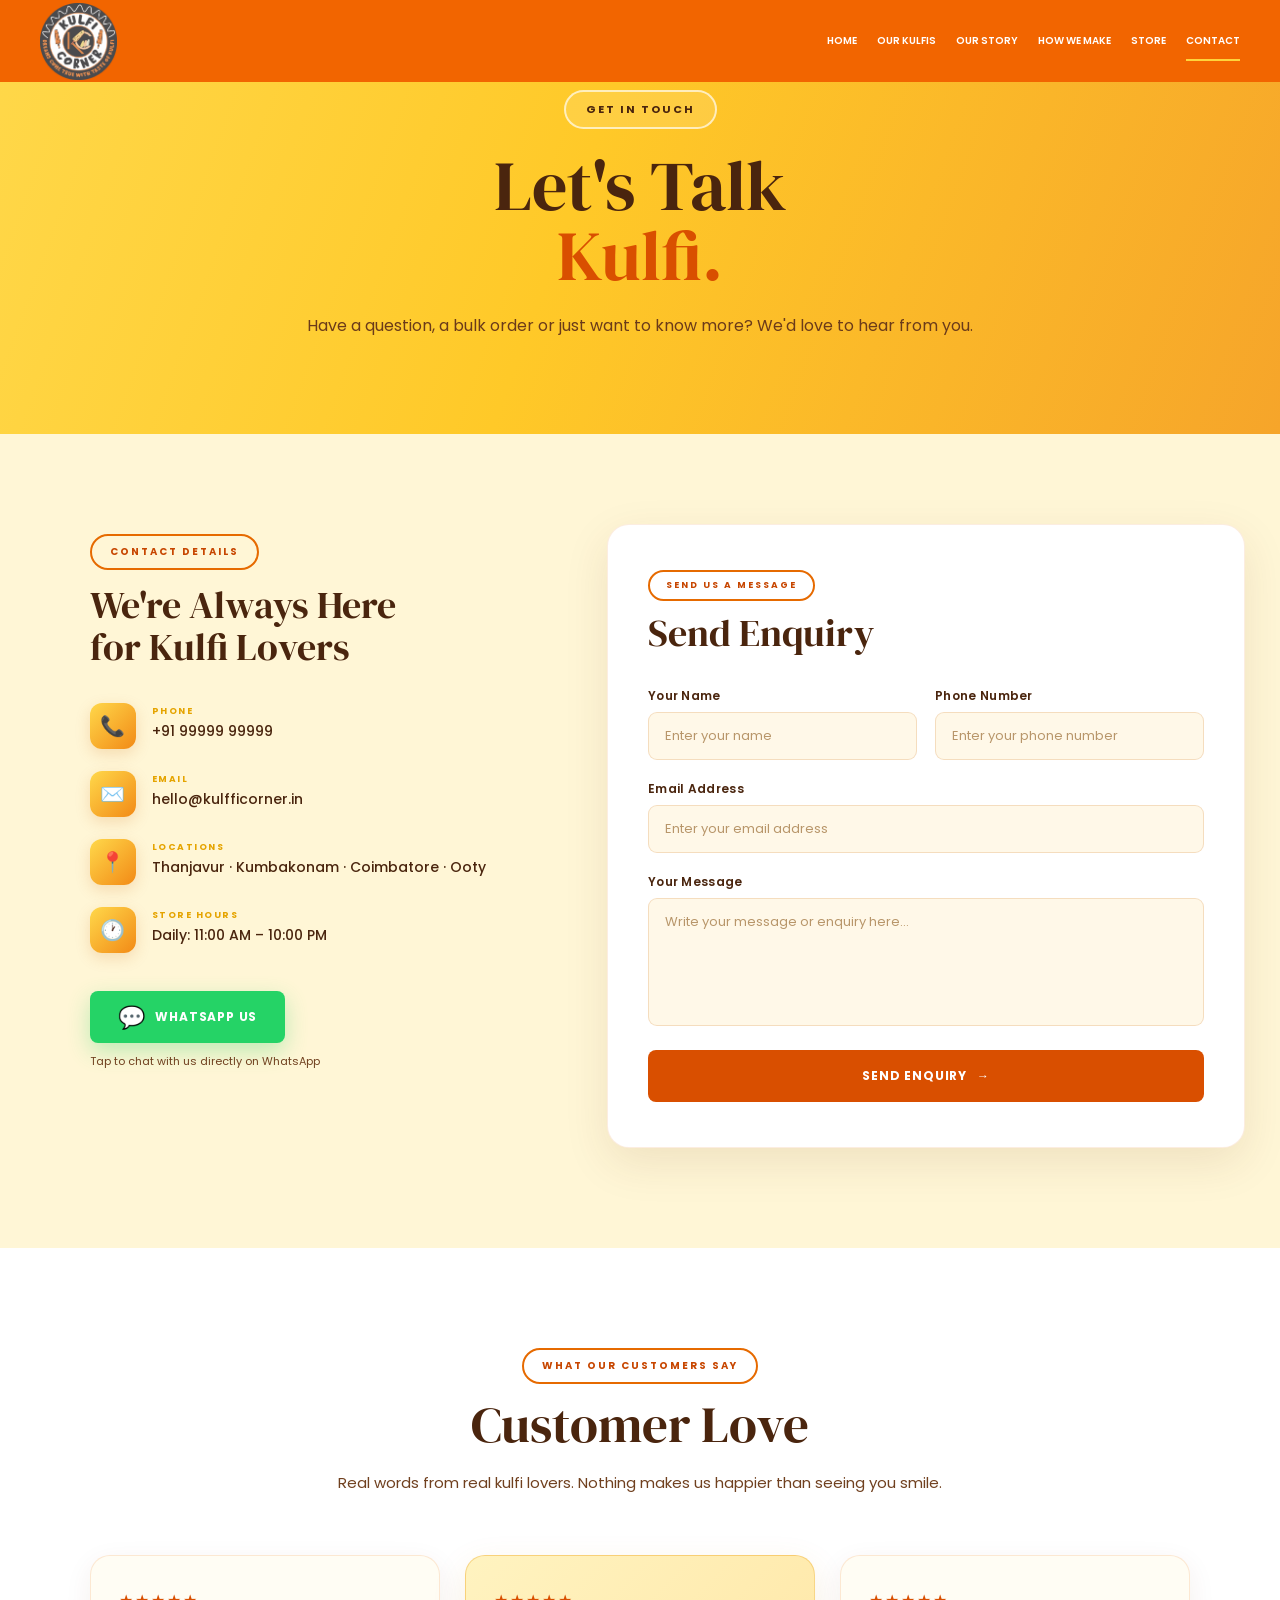
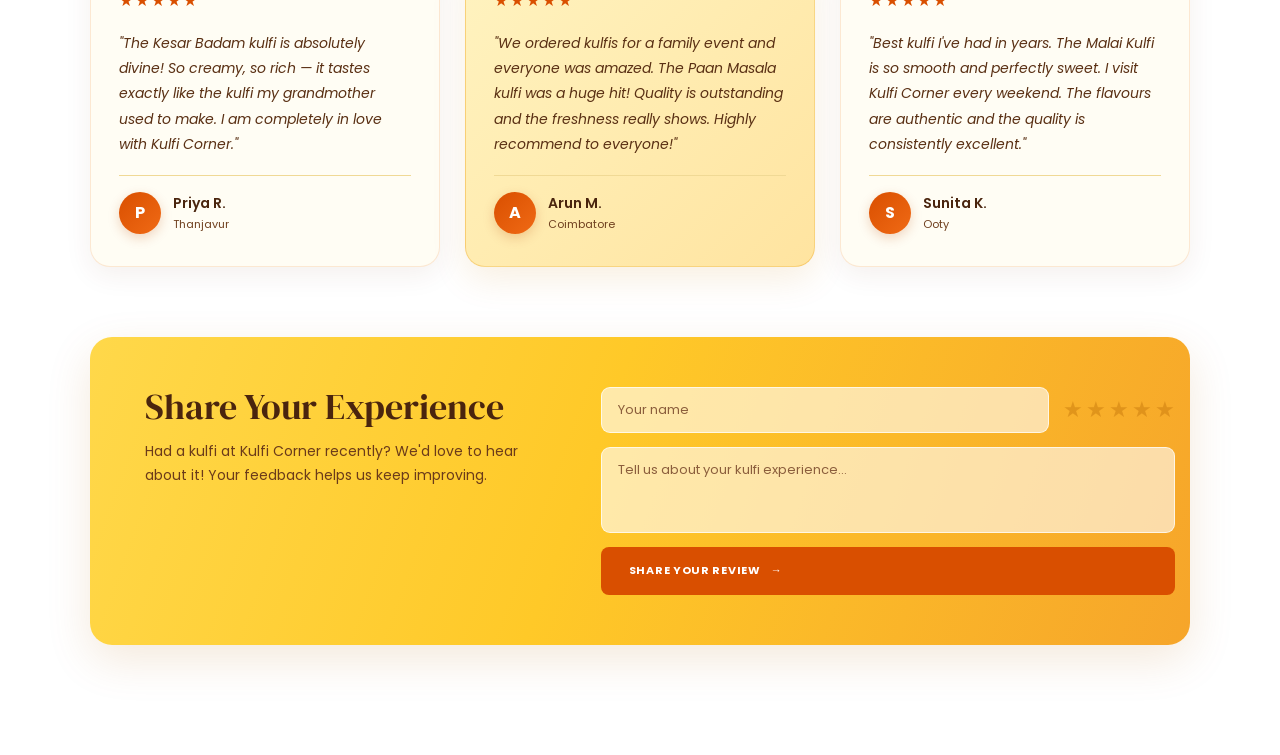
==== contact.html @ 692c1174 "Update Kulfi Corner website" ====
﻿<!DOCTYPE html>
<html lang="en">
<head>
    <meta charset="UTF-8">
    <meta name="viewport" content="width=device-width, initial-scale=1.0">
    <title>Contact | Kulfi Corner</title>
    <link rel="preconnect" href="https://fonts.googleapis.com">
    <link rel="preconnect" href="https://fonts.gstatic.com" crossorigin>
    <link href="https://fonts.googleapis.com/css2?family=DM+Serif+Display&family=Poppins:wght@400;500;600;700&display=swap" rel="stylesheet">
    <link rel="stylesheet" href="./style.css">
</head>
<body>

    <!-- NAVBAR -->
    <header class="navbar">
        <div class="navbar-container">
            <a href="index.html" class="logo">
                <img src="KULF CORNER.png" alt="Kulfi Corner Logo" class="logo-image">
            </a>
            <nav class="nav-menu" id="navMenu">
                <a href="index.html" class="nav-link">HOME</a>
                <a href="index.html#our-kulfis" class="nav-link">OUR KULFIS</a>
                <a href="our-story.html" class="nav-link">OUR STORY</a>
                <a href="how-we-make.html" class="nav-link">HOW WE MAKE</a>
                <a href="store.html" class="nav-link">STORE</a>
                <a href="contact.html" class="nav-link active">CONTACT</a>
            </nav>
            <button type="button" class="menu-toggle" id="menuToggle" aria-label="Open navigation menu" aria-expanded="false">
                <span></span><span></span><span></span>
            </button>
        </div>
    </header>

    <!-- CONTACT HERO -->
    <section class="contact-hero">
        <div class="contact-hero-inner">
            <p class="contact-hero-badge">GET IN TOUCH</p>
            <h1 class="contact-hero-title">
                Let's Talk<br><span>Kulfi.</span>
            </h1>
            <p class="contact-hero-text">
                Have a question, a bulk order or just want to know more?
                We'd love to hear from you.
            </p>
        </div>
    </section>

    <!-- CONTACT MAIN -->
    <section class="contact-main-section">
        <div class="contact-main-inner">

            <!-- LEFT — INFO -->
            <div class="contact-info-col">

                <div class="contact-info-header">
                    <p class="contact-info-label">CONTACT DETAILS</p>
                    <h2 class="contact-info-heading">We're Always Here<br>for Kulfi Lovers</h2>
                </div>

                <div class="contact-info-items">

                    <div class="contact-info-item">
                        <div class="contact-info-icon">📞</div>
                        <div class="contact-info-text">
                            <span class="info-type">Phone</span>
                            <a href="tel:+919999999999" class="info-value">+91 99999 99999</a>
                        </div>
                    </div>

                    <div class="contact-info-item">
                        <div class="contact-info-icon">✉️</div>
                        <div class="contact-info-text">
                            <span class="info-type">Email</span>
                            <a href="mailto:hello@kulfficorner.in" class="info-value">hello@kulfficorner.in</a>
                        </div>
                    </div>

                    <div class="contact-info-item">
                        <div class="contact-info-icon">📍</div>
                        <div class="contact-info-text">
                            <span class="info-type">Locations</span>
                            <span class="info-value">Thanjavur · Kumbakonam · Coimbatore · Ooty</span>
                        </div>
                    </div>

                    <div class="contact-info-item">
                        <div class="contact-info-icon">🕐</div>
                        <div class="contact-info-text">
                            <span class="info-type">Store Hours</span>
                            <span class="info-value">Daily: 11:00 AM – 10:00 PM</span>
                        </div>
                    </div>

                </div>

                <!-- WHATSAPP BUTTON -->
                <a
                    href="https://wa.me/919999999999?text=Hi%20Kulfi%20Corner!%20I%20have%20an%20enquiry."
                    target="_blank"
                    rel="noopener"
                    class="whatsapp-btn"
                >
                    <span class="whatsapp-icon">💬</span>
                    WHATSAPP US
                </a>

                <p class="whatsapp-note">
                    Tap to chat with us directly on WhatsApp
                </p>

            </div>

            <!-- RIGHT — FORM -->
            <div class="contact-form-col">

                <div class="contact-form-card">

                    <p class="form-card-label">SEND US A MESSAGE</p>
                    <h2 class="form-card-heading">Send Enquiry</h2>

                    <form class="contact-form" id="contactForm" novalidate>

                        <div class="form-row">
                            <div class="form-group">
                                <label for="contactName">Your Name</label>
                                <input
                                    type="text"
                                    id="contactName"
                                    name="name"
                                    placeholder="Enter your name"
                                    required
                                >
                            </div>
                            <div class="form-group">
                                <label for="contactPhone">Phone Number</label>
                                <input
                                    type="tel"
                                    id="contactPhone"
                                    name="phone"
                                    placeholder="Enter your phone number"
                                >
                            </div>
                        </div>

                        <div class="form-group">
                            <label for="contactEmail">Email Address</label>
                            <input
                                type="email"
                                id="contactEmail"
                                name="email"
                                placeholder="Enter your email address"
                            >
                        </div>

                        <div class="form-group">
                            <label for="contactMessage">Your Message</label>
                            <textarea
                                id="contactMessage"
                                name="message"
                                rows="5"
                                placeholder="Write your message or enquiry here..."
                                required
                            ></textarea>
                        </div>

                        <button type="submit" class="form-submit-btn">
                            SEND ENQUIRY
                            <span>→</span>
                        </button>

                        <p class="form-success-msg" id="formSuccess">
                            ✓ Thank you! We'll get back to you soon.
                        </p>

                    </form>

                </div>

            </div>

        </div>
    </section>

    <!-- =====================================
         CUSTOMER LOVE / FEEDBACK SECTION
    ====================================== -->

    <section class="reviews-section">
        <div class="reviews-inner">

            <div class="reviews-header">
                <p class="reviews-label">WHAT OUR CUSTOMERS SAY</p>
                <h2 class="reviews-heading">Customer Love</h2>
                <p class="reviews-intro">
                    Real words from real kulfi lovers.
                    Nothing makes us happier than seeing you smile.
                </p>
            </div>

            <!-- REVIEW CARDS -->
            <div class="reviews-grid">

                <div class="review-card">
                    <div class="review-stars">★★★★★</div>
                    <p class="review-text">
                        "The Kesar Badam kulfi is absolutely divine! So creamy, so rich —
                        it tastes exactly like the kulfi my grandmother used to make.
                        I am completely in love with Kulfi Corner."
                    </p>
                    <div class="review-author">
                        <div class="review-avatar">P</div>
                        <div class="review-author-info">
                            <strong>Priya R.</strong>
                            <span>Thanjavur</span>
                        </div>
                    </div>
                </div>

                <div class="review-card review-card-featured">
                    <div class="review-stars">★★★★★</div>
                    <p class="review-text">
                        "We ordered kulfis for a family event and everyone was amazed.
                        The Paan Masala kulfi was a huge hit! Quality is outstanding
                        and the freshness really shows. Highly recommend to everyone!"
                    </p>
                    <div class="review-author">
                        <div class="review-avatar">A</div>
                        <div class="review-author-info">
                            <strong>Arun M.</strong>
                            <span>Coimbatore</span>
                        </div>
                    </div>
                </div>

                <div class="review-card">
                    <div class="review-stars">★★★★★</div>
                    <p class="review-text">
                        "Best kulfi I've had in years. The Malai Kulfi is so smooth
                        and perfectly sweet. I visit Kulfi Corner every weekend.
                        The flavours are authentic and the quality is consistently excellent."
                    </p>
                    <div class="review-author">
                        <div class="review-avatar">S</div>
                        <div class="review-author-info">
                            <strong>Sunita K.</strong>
                            <span>Ooty</span>
                        </div>
                    </div>
                </div>

            </div>

            <!-- SHARE YOUR EXPERIENCE -->
            <div class="share-experience">

                <div class="share-exp-content">
                    <h3 class="share-exp-heading">Share Your Experience</h3>
                    <p class="share-exp-text">
                        Had a kulfi at Kulfi Corner recently? We'd love to hear about it!
                        Your feedback helps us keep improving.
                    </p>
                </div>

                <div class="share-exp-form" id="shareExpForm">
                    <div class="exp-form-row">
                        <input
                            type="text"
                            placeholder="Your name"
                            class="exp-input"
                            id="expName"
                        >
                        <div class="exp-stars-pick">
                            <span class="exp-star" data-val="1">★</span>
                            <span class="exp-star" data-val="2">★</span>
                            <span class="exp-star" data-val="3">★</span>
                            <span class="exp-star" data-val="4">★</span>
                            <span class="exp-star" data-val="5">★</span>
                        </div>
                    </div>
                    <textarea
                        placeholder="Tell us about your kulfi experience..."
                        class="exp-textarea"
                        id="expMessage"
                        rows="3"
                    ></textarea>
                    <button class="exp-submit-btn" id="expSubmitBtn">
                        SHARE YOUR REVIEW
                        <span>→</span>
                    </button>
                    <p class="exp-success" id="expSuccess">
                        ✓ Thank you for sharing your experience! We truly appreciate it.
                    </p>
                </div>

            </div>

        </div>
    </section>

    <script src="./script.js"></script>
    <script>

    // =========================================================
    //   CONTACT FORM — Frontend only (no backend)
    // =========================================================

    const contactForm = document.getElementById("contactForm");
    const formSuccess = document.getElementById("formSuccess");

    if (contactForm) {
        contactForm.addEventListener("submit", function(e) {
            e.preventDefault();
            const name = document.getElementById("contactName").value.trim();
            const message = document.getElementById("contactMessage").value.trim();
            if (name && message) {
                formSuccess.style.display = "block";
                contactForm.reset();
                setTimeout(function() {
                    formSuccess.style.display = "none";
                }, 5000);
            }
        });
    }


    // =========================================================
    //   STAR RATING PICKER
    // =========================================================

    const stars = document.querySelectorAll(".exp-star");
    let selectedRating = 0;

    stars.forEach(function(star) {
        star.addEventListener("mouseover", function() {
            const val = parseInt(star.dataset.val);
            stars.forEach(function(s, i) {
                s.classList.toggle("star-active", i < val);
            });
        });
        star.addEventListener("mouseout", function() {
            stars.forEach(function(s, i) {
                s.classList.toggle("star-active", i < selectedRating);
            });
        });
        star.addEventListener("click", function() {
            selectedRating = parseInt(star.dataset.val);
            stars.forEach(function(s, i) {
                s.classList.toggle("star-active", i < selectedRating);
            });
        });
    });


    // =========================================================
    //   EXPERIENCE FORM SUBMIT — Frontend only
    // =========================================================

    const expSubmitBtn = document.getElementById("expSubmitBtn");
    const expSuccess = document.getElementById("expSuccess");

    if (expSubmitBtn) {
        expSubmitBtn.addEventListener("click", function() {
            const name = document.getElementById("expName").value.trim();
            const message = document.getElementById("expMessage").value.trim();
            if (name && message) {
                expSuccess.style.display = "block";
                document.getElementById("expName").value = "";
                document.getElementById("expMessage").value = "";
                selectedRating = 0;
                stars.forEach(function(s) { s.classList.remove("star-active"); });
                setTimeout(function() {
                    expSuccess.style.display = "none";
                }, 5000);
            }
        });
    }

    </script>

</body>
</html>
---- style.css ----
/* =========================================================
   KULFI CORNER
   COMPLETE STYLE.CSS
   Premium Orange + Yellow Theme
========================================================= */


/* =========================================================
   1. GOOGLE FONT
========================================================= */

@import url('https://fonts.googleapis.com/css2?family=DM+Serif+Display&family=Poppins:wght@400;500;600;700&display=swap');



/* =========================================================
   2. COLOR VARIABLES
========================================================= */

:root {

    --orange: #D9541E;
    --deep-orange: #C74312;
    --bright-orange: #F26A21;

    --gold: #F4B942;
    --yellow: #FFD34E;
    --light-yellow: #FFE27A;

    --cream: #FFF4C9;
    --soft-cream: #FFF9E8;

    --white: #FFFFFF;

    --dark: #3D2114;
    --brown: #61341E;

}



/* =========================================================
   3. RESET
========================================================= */

* {
    margin: 0;
    padding: 0;
    box-sizing: border-box;
}


html {
    scroll-behavior: smooth;
}


body {
    margin: 0;

    font-family: "Poppins", sans-serif;

    overflow-x: hidden;

    background: var(--soft-cream);
}



/* =========================================================
   4. NAVBAR
========================================================= */

.navbar {

    position: fixed;

    top: 0;
    left: 0;

    width: 100%;

    height: 90px;

    background: var(--orange);

    z-index: 9999;

}



/* =========================================================
   5. NAVBAR CONTAINER
========================================================= */

.navbar-container {

    width: 100%;

    height: 100%;

    padding: 0 55px;

    display: flex;

    align-items: center;

    justify-content: space-between;

}



/* =========================================================
   6. LOGO
========================================================= */

.logo {

    display: flex;

    align-items: center;

    flex-shrink: 0;

    width: 150px;

    height: 90px;

    text-decoration: none;

}


.logo-image {

    display: block;

    width: 145px;

    height: 85px;

    object-fit: contain;

    object-position: left center;

}



/* =========================================================
   7. NAVIGATION MENU
========================================================= */

.nav-menu {

    display: flex;

    align-items: center;

    justify-content: flex-end;

    gap: 25px;

    margin-left: auto;

    max-width:
        calc(100vw - 330px);

}



/* =========================================================
   8. NAVIGATION LINKS
========================================================= */

.nav-link {

    position: relative;

    display: inline-block;

    color: var(--white);

    text-decoration: none;

    font-size: 12px;

    font-weight: 600;

    white-space: nowrap;

    padding: 35px 0;

    transition:
        color 0.25s ease;

}


.nav-link:hover {

    color: var(--light-yellow);

}



/* =========================================================
   9. NAV ACTIVE LINE
========================================================= */

.nav-link::after {

    content: "";

    position: absolute;

    left: 0;

    bottom: 22px;

    width: 0;

    height: 3px;

    background: var(--gold);

    transition:
        width 0.25s ease;

}


.nav-link:hover::after,
.nav-link.active::after {

    width: 100%;

}



/* =========================================================
   10. MOBILE MENU BUTTON
========================================================= */

.menu-toggle {

    display: none;

    width: 40px;

    height: 40px;

    padding: 0;

    border: none;

    background: transparent;

    cursor: pointer;

    flex-direction: column;

    align-items: center;

    justify-content: center;

    gap: 5px;

}


.menu-toggle span {

    display: block;

    width: 24px;

    height: 2px;

    background: var(--white);

    border-radius: 2px;

    transition:
        transform 0.3s ease;

}



/* =========================================================
   11. HERO SECTION
========================================================= */

.hero {

    position: relative;

    width: 100%;

    min-height:
        calc(100vh - 90px);

    margin-top: 90px;

    overflow: hidden;

    background:
        linear-gradient(
            110deg,
            #FFD95A 0%,
            #FFD04A 42%,
            #F5A623 100%
        );

}



/* =========================================================
   12. HERO CONTAINER
========================================================= */

.hero-container {

    position: relative;

    width: 100%;

    min-height:
        calc(100vh - 90px);

    display: grid;

    grid-template-columns:
        45% 55%;

    align-items: center;

}



/* =========================================================
   13. HERO LEFT CONTENT
========================================================= */

.hero-content {

    position: relative;

    z-index: 10;

    padding-left:
        clamp(
            45px,
            7vw,
            110px
        );

    padding-right: 30px;

}



/* =========================================================
   14. AUTHENTIC INDIAN KULFI LABEL
========================================================= */

.hero-small-title {

    display: inline-block;

    margin-bottom: 22px;

    padding: 9px 20px;

    border:
        2px solid
        var(--white);

    border-radius: 30px;

    color: var(--dark);

    background:
        rgba(
            255,
            255,
            255,
            0.14
        );

    font-size: 11px;

    font-weight: 700;

    letter-spacing: 2px;

}



/* =========================================================
   15. HERO MAIN HEADING
========================================================= */

.hero-title {

    margin: 0;

    color: var(--dark);

    font-family:
        "DM Serif Display",
        Georgia,
        serif;

    font-size:
        clamp(
            55px,
            5.4vw,
            86px
        );

    line-height: 0.98;

    font-weight: 400;

}



/* =========================================================
   16. HERO HIGHLIGHT
========================================================= */

.hero-title span {

    display: block;

    color: var(--deep-orange);

}



/* =========================================================
   17. HERO SUBTITLE
========================================================= */

.hero-subtitle {

    margin-top: 24px;

    margin-bottom: 15px;

    color: var(--dark);

    font-family:
        "DM Serif Display",
        Georgia,
        serif;

    font-size:
        clamp(
            25px,
            2.4vw,
            37px
        );

    font-weight: 400;

}



/* =========================================================
   18. HERO DESCRIPTION
========================================================= */

.hero-description {

    max-width: 500px;

    margin-bottom: 30px;

    color: var(--brown);

    font-size: 15px;

    line-height: 1.75;

}



/* =========================================================
   19. HERO BUTTON CONTAINER
========================================================= */

.hero-buttons {

    display: flex;

    align-items: center;

    gap: 16px;

}



/* =========================================================
   20. GENERAL HERO BUTTON
========================================================= */

.hero-btn {

    display: inline-flex;

    align-items: center;

    justify-content: center;

    min-height: 48px;

    padding: 0 25px;

    border-radius: 5px;

    text-decoration: none;

    font-size: 11px;

    font-weight: 700;

    letter-spacing: 0.7px;

    transition:
        transform 0.25s ease,
        box-shadow 0.25s ease;

}


.hero-btn:hover {

    transform:
        translateY(-3px);

}



/* =========================================================
   21. PRIMARY BUTTON
========================================================= */

.primary-btn {

    background:
        var(--deep-orange);

    color:
        var(--white);

    box-shadow:
        0 8px 20px
        rgba(
            130,
            45,
            0,
            0.25
        );

}



/* =========================================================
   22. SECONDARY BUTTON
========================================================= */

.secondary-btn {

    background:
        rgba(
            255,
            255,
            255,
            0.12
        );

    border:
        2px solid
        var(--white);

    color:
        var(--dark);

}


.secondary-btn span {

    margin-left: 8px;

    font-size: 15px;

}



/* =========================================================
   23. HERO IMAGE AREA
========================================================= */

.hero-image-area {

    position: relative;

    width: 100%;

    height: 100%;

    min-height: 620px;

    display: flex;

    align-items: center;

    justify-content: center;

    overflow: hidden;

}



/* =========================================================
   24. ORANGE BACKGROUND CIRCLE
========================================================= */

.hero-circle {

    position: absolute;

    width: 680px;

    height: 680px;

    right: -80px;

    top: 50%;

    transform:
        translateY(-50%);

    border-radius: 50%;

    background:
        linear-gradient(
            145deg,
            #F08A25,
            #E96A18
        );

    z-index: 1;

}



/* =========================================================
   25. HERO KULFI PHOTO
========================================================= */

.hero-image-area::before {

    content: "";

    position: absolute;

    z-index: 2;

    width:
        min(
            600px,
            45vw
        );

    height:
        min(
            600px,
            45vw
        );

    right: 5%;

    top: 50%;

    transform:
        translateY(-50%);

    border-radius: 50%;

    background-image:
        url("Hero section.png");

    background-size: cover;

    background-position: center;

    background-repeat: no-repeat;

    border:
        8px solid
        var(--cream);

    box-shadow:
        0 20px 50px
        rgba(
            100,
            40,
            0,
            0.28
        );

}



/* =========================================================
   26. HIDE OLD HERO IMG
========================================================= */

.hero-image {

    display: none;

}



/* =========================================================
   27. FRESH BADGE
========================================================= */

.fresh-badge {

    position: absolute;

    z-index: 5;

    right: 7%;

    bottom: 15%;

    width: 105px;

    height: 105px;

    border-radius: 50%;

    background:
        var(--white);

    border:
        3px solid
        var(--deep-orange);

    display: flex;

    flex-direction: column;

    align-items: center;

    justify-content: center;

    color:
        var(--deep-orange);

    font-family:
        "DM Serif Display",
        Georgia,
        serif;

    font-size: 18px;

    line-height: 1.05;

    text-align: center;

    box-shadow:
        0 10px 25px
        rgba(
            100,
            40,
            0,
            0.20
        );

}


.fresh-badge span {

    color:
        var(--deep-orange);

    font-family:
        "Poppins",
        sans-serif;

    font-size: 9px;

    font-weight: 700;

    letter-spacing: 1px;

}


.fresh-badge small {

    margin-top: 5px;

    font-family:
        "Poppins",
        sans-serif;

    font-size: 7px;

    letter-spacing: 2px;

}



/* =========================================================
   28. LARGE DESKTOP
========================================================= */

@media (min-width: 1400px) {

    .navbar {

        height: 90px;

    }


    .navbar-container {

        padding-left: 65px;

        padding-right: 65px;

    }


    .nav-menu {

        gap: 27px;

    }


    .hero {

        margin-top: 90px;

    }


    .hero-container {

        min-height:
            calc(100vh - 90px);

    }


    .hero-image-area::before {

        width: 630px;

        height: 630px;

        right: 4%;

    }


    .hero-circle {

        width: 720px;

        height: 720px;

        right: -100px;

    }

}



/* =========================================================
   29. LAPTOP
========================================================= */

@media (min-width: 1001px)
and (max-width: 1399px) {

    .navbar {

        height: 82px;

    }


    .navbar-container {

        padding-left: 40px;

        padding-right: 40px;

    }


    .logo {

        width: 135px;

        height: 82px;

    }


    .logo-image {

        width: 130px;

        height: 77px;

    }


    .nav-menu {

        gap: 20px;

        max-width:
            calc(100vw - 285px);

    }


    .nav-link {

        font-size: 10px;

        padding: 31px 0;

    }


    .nav-link::after {

        bottom: 19px;

        height: 2px;

    }


    .hero {

        margin-top: 82px;

        min-height:
            calc(100vh - 82px);

    }


    .hero-container {

        min-height:
            calc(100vh - 82px);

    }


    .hero-content {

        padding-left: 55px;

    }


    .hero-title {

        font-size:
            clamp(
                48px,
                5vw,
                70px
            );

    }


    .hero-description {

        font-size: 14px;

    }


    .hero-image-area {

        min-height: 550px;

    }


    .hero-circle {

        width: 570px;

        height: 570px;

        right: -70px;

    }


    .hero-image-area::before {

        width: 490px;

        height: 490px;

        right: 4%;

    }

}



/* =========================================================
   30. TABLET
========================================================= */

@media (min-width: 701px)
and (max-width: 1000px) {

    .navbar {

        height: 74px;

    }


    .navbar-container {

        padding-left: 25px;

        padding-right: 25px;

    }


    .logo {

        width: 115px;

        height: 74px;

    }


    .logo-image {

        width: 110px;

        height: 68px;

    }


    .nav-menu {

        gap: 13px;

        max-width:
            calc(100vw - 220px);

    }


    .nav-link {

        font-size: 8px;

        padding: 28px 0;

    }


    .nav-link::after {

        bottom: 16px;

        height: 2px;

    }


    .hero {

        margin-top: 74px;

        min-height: auto;

    }


    .hero-container {

        min-height: auto;

        grid-template-columns:
            48% 52%;

    }


    .hero-content {

        padding-left: 35px;

        padding-right: 15px;

    }


    .hero-small-title {

        font-size: 9px;

        padding: 7px 12px;

    }


    .hero-title {

        font-size: 45px;

    }


    .hero-subtitle {

        font-size: 23px;

    }


    .hero-description {

        font-size: 12px;

        line-height: 1.6;

    }


    .hero-image-area {

        min-height: 500px;

    }


    .hero-circle {

        width: 450px;

        height: 450px;

        right: -60px;

    }


    .hero-image-area::before {

        width: 390px;

        height: 390px;

        right: 3%;

        border-width: 6px;

    }


    .fresh-badge {

        width: 80px;

        height: 80px;

        right: 4%;

        bottom: 14%;

        font-size: 14px;

    }

}



/* =========================================================
   31. MOBILE NAVBAR
========================================================= */

@media (max-width: 700px) {

    .navbar {

        height: 68px;

    }


    .navbar-container {

        padding-left: 20px;

        padding-right: 20px;

    }


    .logo {

        width: 105px;

        height: 68px;

    }


    .logo-image {

        width: 105px;

        height: 62px;

    }


    .nav-menu {

        position: fixed;

        top: 68px;

        right: -100%;

        width: 280px;

        height:
            calc(100vh - 68px);

        padding: 30px 25px;

        background:
            var(--orange);

        display: flex;

        flex-direction: column;

        align-items: flex-start;

        justify-content: flex-start;

        gap: 20px;

        margin: 0;

        max-width: none;

        box-shadow:
            -10px 0 30px
            rgba(
                80,
                30,
                0,
                0.25
            );

        transition:
            right 0.3s ease;

    }


    .nav-menu.show {

        right: 0;

    }


    .nav-link {

        width: 100%;

        padding: 8px 0;

        font-size: 13px;

    }


    .nav-link::after {

        bottom: 0;

        height: 2px;

    }


    .menu-toggle {

        display: flex;

    }

}



/* =========================================================
   32. MOBILE HERO
========================================================= */

@media (max-width: 700px) {

    .hero {

        margin-top: 68px;

        min-height: auto;

    }


    .hero-container {

        display: flex;

        flex-direction: column;

        min-height: auto;

    }


    .hero-content {

        width: 100%;

        padding:
            55px 25px 35px;

        text-align: center;

        order: 1;

    }


    .hero-small-title {

        margin-bottom: 18px;

        font-size: 8px;

        letter-spacing: 1.5px;

    }


    .hero-title {

        font-size:
            clamp(
                42px,
                12vw,
                58px
            );

        line-height: 1;

    }


    .hero-subtitle {

        margin-top: 18px;

        font-size: 24px;

    }


    .hero-description {

        max-width: 420px;

        margin:
            0 auto 25px;

        font-size: 13px;

        line-height: 1.7;

    }


    .hero-buttons {

        justify-content: center;

        flex-wrap: wrap;

    }


    .hero-btn {

        min-height: 43px;

        padding: 0 17px;

        font-size: 9px;

    }


    .hero-image-area {

        width: 100%;

        min-height: 430px;

        order: 2;

    }


    .hero-circle {

        width: 390px;

        height: 390px;

        right: 50%;

        top: 50%;

        transform:
            translate(
                50%,
                -50%
            );

    }


    .hero-image-area::before {

        width: 350px;

        height: 350px;

        right: 50%;

        top: 50%;

        transform:
            translate(
                50%,
                -50%
            );

        border-width: 6px;

    }


    .fresh-badge {

        width: 75px;

        height: 75px;

        right: 8%;

        bottom: 12%;

        font-size: 13px;

    }


    .fresh-badge span {

        font-size: 7px;

    }


    .fresh-badge small {

        font-size: 6px;

    }

}



/* =========================================================
   33. SMALL MOBILE
========================================================= */

@media (max-width: 420px) {

    .navbar {

        height: 64px;

    }


    .navbar-container {

        padding-left: 15px;

        padding-right: 15px;

    }


    .logo {

        width: 95px;

        height: 64px;

    }


    .logo-image {

        width: 95px;

        height: 58px;

    }


    .nav-menu {

        top: 64px;

        height:
            calc(100vh - 64px);

        width: 260px;

    }


    .nav-link {

        font-size: 12px;

    }


    .hero {

        margin-top: 64px;

    }


    .hero-content {

        padding:
            45px 18px 30px;

    }


    .hero-title {

        font-size: 40px;

    }


    .hero-subtitle {

        font-size: 21px;

    }


    .hero-description {

        font-size: 12px;

    }


    .hero-buttons {

        gap: 10px;

    }


    .hero-btn {

        padding: 0 14px;

        font-size: 8px;

    }


    .hero-image-area {

        min-height: 350px;

    }


    .hero-circle {

        width: 320px;

        height: 320px;

    }


    .hero-image-area::before {

        width: 285px;

        height: 285px;

        border-width: 5px;

    }

}

/* =========================================================
   FINAL HERO ALIGNMENT FIX
   Add this at the VERY END of style.css
========================================================= */


/* ---------- DESKTOP / LARGE SCREEN ---------- */

.hero {
    min-height: calc(100vh - 90px);
}

.hero-container {
    min-height: calc(100vh - 90px);
    grid-template-columns: 48% 52%;
}


/* LEFT SIDE */

.hero-content {
    padding-left: clamp(55px, 7vw, 110px);
    padding-right: 25px;
}


/* MAIN HEADING */

.hero-title {
    font-size: clamp(52px, 5vw, 78px);
    line-height: 0.98;
}


/* DESCRIPTION */

.hero-description {
    max-width: 480px;
}


/* ---------- RIGHT IMAGE AREA ---------- */

.hero-image-area {
    min-height: calc(100vh - 90px);

    position: relative;

    display: flex;
    align-items: center;
    justify-content: center;

    overflow: hidden;
}


/* REMOVE THE HUGE OLD CIRCLE */

.hero-circle {
    width: 610px;
    height: 610px;

    right: -25px;
    top: 50%;

    transform: translateY(-50%);

    background:
        linear-gradient(
            145deg,
            #EF8625,
            #DF6418
        );

    opacity: 0.95;

    z-index: 1;
}


/* ---------- KULFI IMAGE ---------- */

.hero-image-area::before {

    width: min(520px, 40vw);
    height: min(520px, 40vw);

    right: 7%;

    top: 50%;

    transform: translateY(-50%);

    border-radius: 50%;

    background-image:
        url("Hero\ section.png");

    background-size: cover;

    background-position: center;

    background-repeat: no-repeat;

    border: 7px solid #FFF5D5;

    box-shadow:
        0 18px 45px
        rgba(91, 40, 10, 0.28);

    z-index: 2;
}


/* ---------- FRESH BADGE ---------- */

.fresh-badge {

    width: 92px;
    height: 92px;

    right: 8%;

    bottom: 13%;

    font-size: 16px;

    border-width: 3px;

    z-index: 5;
}



/* =========================================================
   VERY LARGE SCREEN
========================================================= */

@media (min-width: 1500px) {

    .hero-container {
        grid-template-columns: 47% 53%;
    }

    .hero-content {
        padding-left: 8vw;
    }

    .hero-title {
        font-size: 76px;
    }

    .hero-circle {
        width: 650px;
        height: 650px;

        right: -20px;
    }

    .hero-image-area::before {
        width: 555px;
        height: 555px;

        right: 7%;
    }

    .fresh-badge {
        right: 8%;
        bottom: 13%;
    }
}



/* =========================================================
   LAPTOP
========================================================= */

@media (min-width: 1001px)
and (max-width: 1399px) {

    .hero {
        margin-top: 82px;

        min-height:
            calc(100vh - 82px);
    }

    .hero-container {
        min-height:
            calc(100vh - 82px);

        grid-template-columns:
            47% 53%;
    }

    .hero-content {
        padding-left: 55px;
        padding-right: 20px;
    }

    .hero-title {
        font-size: 58px;
    }

    .hero-subtitle {
        font-size: 27px;
    }

    .hero-description {
        font-size: 13px;

        max-width: 420px;
    }

    .hero-image-area {
        min-height:
            calc(100vh - 82px);
    }

    .hero-circle {
        width: 500px;
        height: 500px;

        right: -30px;
    }

    .hero-image-area::before {
        width: 430px;
        height: 430px;

        right: 6%;

        border-width: 6px;
    }

    .fresh-badge {
        width: 82px;
        height: 82px;

        right: 7%;
        bottom: 12%;

        font-size: 14px;
    }
}



/* =========================================================
   TABLET
========================================================= */

@media (min-width: 701px)
and (max-width: 1000px) {

    .hero {
        margin-top: 74px;

        min-height: auto;
    }

    .hero-container {

        min-height: 600px;

        grid-template-columns:
            48% 52%;
    }

    .hero-content {

        padding-left: 32px;
        padding-right: 12px;
    }

    .hero-small-title {

        font-size: 8px;

        padding: 7px 12px;
    }

    .hero-title {

        font-size: 43px;

        line-height: 1;
    }

    .hero-subtitle {

        font-size: 21px;

        margin-top: 17px;
    }

    .hero-description {

        font-size: 11px;

        line-height: 1.6;

        max-width: 330px;
    }

    .hero-buttons {

        gap: 10px;
    }

    .hero-btn {

        min-height: 42px;

        padding: 0 15px;

        font-size: 9px;
    }

    .hero-image-area {

        min-height: 600px;
    }

    .hero-circle {

        width: 430px;
        height: 430px;

        right: -55px;
    }

    .hero-image-area::before {

        width: 360px;
        height: 360px;

        right: 4%;

        border-width: 5px;
    }

    .fresh-badge {

        width: 72px;
        height: 72px;

        right: 5%;
        bottom: 13%;

        font-size: 12px;
    }

}



/* =========================================================
   MOBILE
========================================================= */

@media (max-width: 700px) {

    .hero {

        margin-top: 68px;

        min-height: auto;
    }

    .hero-container {

        display: flex;

        flex-direction: column;

        min-height: auto;
    }

    .hero-content {

        width: 100%;

        padding:
            48px 22px 30px;

        text-align: center;

        order: 1;
    }

    .hero-small-title {

        margin-bottom: 18px;

        font-size: 8px;

        padding: 8px 14px;
    }

    .hero-title {

        font-size:
            clamp(
                40px,
                11vw,
                54px
            );

        line-height: 1;
    }

    .hero-subtitle {

        font-size: 23px;

        margin-top: 18px;
    }

    .hero-description {

        max-width: 400px;

        margin:
            0 auto 24px;

        font-size: 12px;

        line-height: 1.7;
    }

    .hero-buttons {

        justify-content: center;

        gap: 10px;
    }

    .hero-btn {

        min-height: 42px;

        padding: 0 15px;

        font-size: 9px;
    }


    /* IMAGE */

    .hero-image-area {

        width: 100%;

        min-height: 400px;

        order: 2;
    }


    .hero-circle {

        width: 360px;
        height: 360px;

        right: 50%;

        top: 50%;

        transform:
            translate(
                50%,
                -50%
            );
    }


    .hero-image-area::before {

        width: 315px;
        height: 315px;

        right: 50%;

        top: 50%;

        transform:
            translate(
                50%,
                -50%
            );

        border-width: 5px;
    }


    .fresh-badge {

        width: 70px;
        height: 70px;

        right: 8%;

        bottom: 10%;

        font-size: 12px;
    }

}



/* =========================================================
   SMALL PHONE
========================================================= */

@media (max-width: 420px) {

    .hero-content {

        padding:
            42px 17px 25px;
    }

    .hero-title {

        font-size: 38px;
    }

    .hero-subtitle {

        font-size: 20px;
    }

    .hero-description {

        font-size: 11px;
    }

    .hero-image-area {

        min-height: 340px;
    }

    .hero-circle {

        width: 300px;
        height: 300px;
    }

    .hero-image-area::before {

        width: 260px;
        height: 260px;

        border-width: 4px;
    }

    .fresh-badge {

        width: 62px;
        height: 62px;

        right: 7%;

        font-size: 10px;
    }

    .fresh-badge span {

        font-size: 6px;
    }

    .fresh-badge small {

        font-size: 5px;
    }

}

/* =========================================================
   OUR KULFIS SECTION
========================================================= */

.our-kulfis {
    position: relative;

    width: 100%;

    padding: 100px 7vw 110px;

    background: #FFF9E8;

    overflow: hidden;
}


/* =========================================================
   HEADER
========================================================= */

.kulfis-header {
    max-width: 700px;

    margin: 0 auto 55px;

    text-align: center;
}


.kulfis-label {
    display: inline-block;

    margin-bottom: 15px;

    padding: 8px 18px;

    border: 2px solid #D65A24;

    border-radius: 30px;

    color: #B94716;

    font-size: 10px;

    font-weight: 700;

    letter-spacing: 2px;
}


.kulfis-header h2 {
    margin: 0;

    color: #422415;

    font-family:
        "DM Serif Display",
        Georgia,
        serif;

    font-size:
        clamp(
            48px,
            5vw,
            72px
        );

    font-weight: 400;

    line-height: 1;
}


.kulfis-intro {
    max-width: 520px;

    margin: 20px auto 0;

    color: #68402A;

    font-size: 14px;

    line-height: 1.7;
}


/* =========================================================
   TOP SELLING TITLE
========================================================= */

.top-selling-title {
    display: flex;

    align-items: center;

    justify-content: center;

    gap: 20px;

    margin-bottom: 40px;
}


.top-selling-title span {
    width: 70px;

    height: 2px;

    background: #EBAE32;

    border-radius: 5px;
}


.top-selling-title h3 {
    margin: 0;

    color: #422415;

    font-family:
        "DM Serif Display",
        Georgia,
        serif;

    font-size: 27px;

    font-weight: 400;

    white-space: nowrap;
}


/* =========================================================
   KULFI GRID
========================================================= */

.kulfi-grid {

    width: 100%;

    max-width: 1300px;

    margin: 0 auto;

    display: grid;

    grid-template-columns:
        repeat(4, 1fr);

    gap: 25px;
}


/* =========================================================
   KULFI CARD
========================================================= */

.kulfi-card {

    position: relative;

    background: #FFFFFF;

    border-radius: 18px;

    overflow: hidden;

    border:
        1px solid
        rgba(214, 90, 36, 0.12);

    box-shadow:
        0 10px 30px
        rgba(90, 40, 10, 0.08);

    transition:
        transform 0.3s ease,
        box-shadow 0.3s ease;
}


.kulfi-card:hover {

    transform:
        translateY(-8px);

    box-shadow:
        0 18px 40px
        rgba(90, 40, 10, 0.16);
}


/* =========================================================
   KULFI PHOTO
========================================================= */

.kulfi-photo {

    position: relative;

    width: 100%;

    height: 280px;

    overflow: hidden;

    background:
        linear-gradient(
            145deg,
            #FFE98A,
            #F5B13A
        );
}


.kulfi-photo img {

    width: 100%;

    height: 100%;

    display: block;

    object-fit: cover;

    object-position: center;

    transition:
        transform 0.4s ease;
}


.kulfi-card:hover
.kulfi-photo img {

    transform:
        scale(1.05);
}


/* =========================================================
   PRODUCT TAG
========================================================= */

.kulfi-tag {

    position: absolute;

    top: 15px;

    left: 15px;

    padding:
        7px 12px;

    border-radius: 20px;

    background: #D65A24;

    color: #FFFFFF;

    font-size: 8px;

    font-weight: 700;

    letter-spacing: 1px;

    box-shadow:
        0 5px 15px
        rgba(100, 35, 5, 0.18);
}


/* =========================================================
   PRODUCT DETAILS
========================================================= */

.kulfi-details {

    padding:
        23px 23px 22px;
}


/* =========================================================
   PRODUCT NUMBER
========================================================= */

.kulfi-no {

    display: block;

    margin-bottom: 5px;

    color: #EBAE32;

    font-size: 10px;

    font-weight: 700;

    letter-spacing: 1px;
}


/* =========================================================
   PRODUCT NAME
========================================================= */

.kulfi-details h3 {

    margin: 0 0 8px;

    color: #422415;

    font-family:
        "DM Serif Display",
        Georgia,
        serif;

    font-size: 28px;

    font-weight: 400;

    line-height: 1.1;
}


/* =========================================================
   PRODUCT DESCRIPTION
========================================================= */

.kulfi-details p {

    min-height: 48px;

    margin: 0;

    color: #79563D;

    font-size: 11px;

    line-height: 1.6;
}


/* =========================================================
   PRODUCT BOTTOM
========================================================= */

.kulfi-footer {

    display: flex;

    align-items: center;

    justify-content: space-between;

    margin-top: 20px;

    padding-top: 15px;

    border-top:
        1px solid
        #F2E3C0;
}


/* =========================================================
   PRICE
========================================================= */

.kulfi-footer strong {

    color: #B94716;

    font-size: 20px;

    font-weight: 700;
}


/* =========================================================
   VIEW DETAILS BUTTON
========================================================= */

.kulfi-footer .details-btn {

    min-width: 120px;

    height: 36px;

    padding: 0 14px;

    display: inline-flex;

    align-items: center;

    justify-content: center;

    border: 1.5px solid #D65A24;

    border-radius: 5px;

    background: transparent;

    color: #B94716;

    text-decoration: none;

    font-family: "Poppins", sans-serif;

    font-size: 8px;

    font-weight: 700;

    letter-spacing: 0.7px;

    cursor: pointer;

    transition:
        background 0.25s ease,
        color 0.25s ease,
        transform 0.25s ease;
}


.kulfi-footer .details-btn span {

    margin-left: 7px;

    font-size: 13px;

    transition: transform 0.25s ease;
}


.kulfi-footer .details-btn:hover {

    background: #D65A24;

    color: #FFFFFF;

    transform: translateY(-2px);
}


.kulfi-footer .details-btn:hover span {

    transform: translateX(4px);
}


/* =========================================================
   VIEW ALL BUTTON
========================================================= */

.view-all-kulfis {

    display: flex;

    justify-content: center;

    margin-top: 50px;
}


.view-all-kulfis button {

    min-height: 48px;

    padding:
        0 25px;

    border:
        2px solid
        #D65A24;

    border-radius: 5px;

    background: transparent;

    color: #B94716;

    font-family:
        "Poppins",
        sans-serif;

    font-size: 10px;

    font-weight: 700;

    letter-spacing: 1px;

    cursor: pointer;

    transition:
        all 0.25s ease;
}


.view-all-kulfis button span {

    margin-left: 10px;

    font-size: 16px;
}


.view-all-kulfis button:hover {

    background: #D65A24;

    color: #FFFFFF;

    transform:
        translateY(-2px);
}


/* =========================================================
   LAPTOP
========================================================= */

@media (min-width: 1001px)
and (max-width: 1399px) {

    .our-kulfis {

        padding:
            85px 5vw 95px;
    }


    .kulfi-grid {

        gap: 18px;
    }


    .kulfi-photo {

        height: 235px;
    }


    .kulfi-details {

        padding:
            20px 18px;
    }


    .kulfi-details h3 {

        font-size: 25px;
    }


    .kulfi-details p {

        font-size: 10px;
    }

}


/* =========================================================
   TABLET
========================================================= */

@media (min-width: 701px)
and (max-width: 1000px) {

    .our-kulfis {

        padding:
            75px 30px 85px;
    }


    .kulfis-header {

        margin-bottom: 45px;
    }


    .kulfis-header h2 {

        font-size: 52px;
    }


    .kulfi-grid {

        grid-template-columns:
            repeat(2, 1fr);

        gap: 20px;

        max-width: 700px;
    }


    .kulfi-photo {

        height: 280px;
    }

}


/* =========================================================
   MOBILE
========================================================= */

@media (max-width: 700px) {

    .our-kulfis {

        padding:
            65px 20px 75px;
    }


    .kulfis-header {

        margin-bottom: 40px;
    }


    .kulfis-label {

        font-size: 8px;

        padding:
            7px 14px;
    }


    .kulfis-header h2 {

        font-size: 48px;
    }


    .kulfis-intro {

        font-size: 12px;

        max-width: 350px;
    }


    .top-selling-title {

        gap: 12px;

        margin-bottom: 30px;
    }


    .top-selling-title span {

        width: 40px;
    }


    .top-selling-title h3 {

        font-size: 22px;
    }


    .kulfi-grid {

        grid-template-columns:
            1fr;

        max-width: 400px;

        gap: 22px;
    }


    .kulfi-photo {

        height: 300px;
    }


    .kulfi-details {

        padding:
            22px;
    }


    .kulfi-details h3 {

        font-size: 29px;
    }


    .kulfi-details p {

        font-size: 11px;
    }

}


/* =========================================================
   SMALL PHONE
========================================================= */

@media (max-width: 420px) {

    .our-kulfis {

        padding:
            55px 15px 65px;
    }


    .kulfis-header h2 {

        font-size: 42px;
    }


    .kulfis-intro {

        font-size: 11px;
    }


    .top-selling-title h3 {

        font-size: 19px;
    }


    .top-selling-title span {

        width: 30px;
    }


    .kulfi-photo {

        height: 260px;
    }


    .kulfi-details {

        padding:
            20px;
    }


    .kulfi-details h3 {

        font-size: 26px;
    }

}

/* =========================================================
   KULFI CORNER — REFERENCE IMAGE COLOR THEME ONLY
   DO NOT CHANGE LAYOUT / SIZE / SPACING
========================================================= */


/* =========================================================
   ROOT COLORS
========================================================= */

:root {

    --orange: #F46A00;
    --orange-dark: #D94F00;
    --orange-light: #FF8A00;

    --yellow: #FFC928;
    --yellow-light: #FFE477;
    --gold: #F4A900;

    --cream: #FFF2C2;
    --cream-light: #FFF8DF;

    --brown: #4A250E;
    --brown-light: #70401F;

    --white: #FFFFFF;
}


/* =========================================================
   NAVBAR
========================================================= */

.navbar {
    background: #F26500;
}


/* =========================================================
   NAVIGATION
========================================================= */

.nav-link {
    color: #FFFFFF;
}

.nav-link:hover {
    color: #FFE477;
}

.nav-link::after {
    background: #FFD43B;
}


/* =========================================================
   MOBILE NAVIGATION
========================================================= */

.nav-menu {
    background: #F26500;
}


.menu-toggle span {
    background: #FFFFFF;
}


/* =========================================================
   HERO BACKGROUND
========================================================= */

.hero {

    background:
        linear-gradient(
            110deg,
            #FFD84A 0%,
            #FFC928 45%,
            #F6A52A 100%
        );
}


/* =========================================================
   HERO SMALL LABEL
========================================================= */

.hero-small-title {

    border-color: #FFFFFF;

    background:
        rgba(255, 255, 255, 0.10);

    color: #4A250E;
}


/* =========================================================
   HERO MAIN TITLE
========================================================= */

.hero-title {
    color: #4A250E;
}


/* =========================================================
   HERO ORANGE HIGHLIGHT
========================================================= */

.hero-title span {
    color: #D94F00;
}


/* =========================================================
   HERO SUBTITLE
========================================================= */

.hero-subtitle {
    color: #4A250E;
}


/* =========================================================
   HERO DESCRIPTION
========================================================= */

.hero-description {
    color: #70401F;
}


/* =========================================================
   PRIMARY BUTTON
========================================================= */

.primary-btn {

    background: #D94F00;

    border-color: #D94F00;

    color: #FFFFFF;

    box-shadow:
        0 8px 20px
        rgba(150, 60, 0, 0.20);
}


.primary-btn:hover {

    background: #B93E00;

    border-color: #B93E00;
}


/* =========================================================
   SECONDARY BUTTON
========================================================= */

.secondary-btn {

    background:
        rgba(255, 255, 255, 0.08);

    color: #4A250E;

    border-color: #FFFFFF;
}


.secondary-btn:hover {

    background:
        rgba(255, 255, 255, 0.30);
}


/* =========================================================
   HERO IMAGE BORDER
========================================================= */

.hero-image-area::before {

    border-color: #FFF1C5;

    box-shadow:
        0 25px 55px
        rgba(120, 55, 0, 0.18);
}


/* =========================================================
   FRESH BADGE
========================================================= */

.fresh-badge {

    background: #FFFFFF;

    border-color: #D94F00;

    color: #C74600;

    box-shadow:
        0 8px 25px
        rgba(120, 50, 0, 0.18);
}


/* =========================================================
   OUR KULFIS SECTION
========================================================= */

.our-kulfis {

    background: #FFF6D6;
}


/* =========================================================
   KULFI SECTION LABEL
========================================================= */

.kulfis-label {

    border-color: #E66A00;

    color: #C74600;
}


/* =========================================================
   KULFI SECTION TITLE
========================================================= */

.kulfis-header h2 {

    color: #4A250E;
}


.kulfis-intro {

    color: #70401F;
}


/* =========================================================
   TOP SELLING TITLE
========================================================= */

.top-selling-title span {

    background: #F2A900;
}


.top-selling-title h3 {

    color: #4A250E;
}


/* =========================================================
   KULFI CARDS
========================================================= */

.kulfi-card {

    background: #FFFDF4;

    border-color:
        rgba(230, 106, 0, 0.14);

    box-shadow:
        0 10px 30px
        rgba(120, 55, 0, 0.08);
}


.kulfi-card:hover {

    box-shadow:
        0 18px 40px
        rgba(120, 55, 0, 0.15);
}


/* =========================================================
   KULFI IMAGE AREA
========================================================= */

.kulfi-photo {

    background:
        linear-gradient(
            145deg,
            #FFD84A,
            #F28A16
        );
}


/* =========================================================
   PRODUCT TAG
========================================================= */

.kulfi-tag {

    background: #E85B00;

    color: #FFFFFF;

    box-shadow:
        0 5px 15px
        rgba(130, 50, 0, 0.18);
}


/* =========================================================
   PRODUCT NUMBER
========================================================= */

.kulfi-no {

    color: #E5A400;
}


/* =========================================================
   PRODUCT NAME
========================================================= */

.kulfi-details h3 {

    color: #4A250E;
}


/* =========================================================
   PRODUCT DESCRIPTION
========================================================= */

.kulfi-details p {

    color: #70401F;
}


/* =========================================================
   PRODUCT DIVIDER
========================================================= */

.kulfi-footer {

    border-color: #F0D995;
}


/* =========================================================
   PRICE
========================================================= */

.kulfi-footer strong {

    color: #D94F00;
}


/* =========================================================
   ORDER BUTTON
========================================================= */

.kulfi-footer button {

    background: #E45A00;

    color: #FFFFFF;
}


.kulfi-footer button:hover {

    background: #BE4300;
}


/* =========================================================
   VIEW ALL BUTTON
========================================================= */

.view-all-kulfis button {

    border-color: #D94F00;

    color: #C74600;

    background: transparent;
}


.view-all-kulfis button:hover {

    background: #D94F00;

    color: #FFFFFF;
}
/* =========================================================
   PRODUCT DETAIL PAGE
========================================================= */

.product-page {

    width: 100%;

    min-height:
        calc(100vh - 88px);

    margin-top: 88px;

    padding:
        70px 7vw 90px;

    display: flex;

    align-items: center;

    background:
        linear-gradient(
            115deg,
            #FFF5CE 0%,
            #FFD84A 55%,
            #F4A12A 100%
        );

    overflow: hidden;
}


/* =========================================================
   PRODUCT DETAIL CONTAINER
========================================================= */

.product-detail {

    width: 100%;

    max-width: 1250px;

    margin: auto;

    display: grid;

    grid-template-columns:
        52% 48%;

    align-items: center;

    gap: 50px;
}


/* =========================================================
   IMAGE SECTION
========================================================= */

.product-image-section {

    position: relative;

    display: flex;

    align-items: center;

    justify-content: center;

    min-height: 500px;
}


/* =========================================================
   IMAGE BOX
========================================================= */

.product-image-box {

    width: 100%;

    max-width: 570px;

    height: 500px;

    overflow: hidden;

    border-radius: 25px;

    background:
        linear-gradient(
            145deg,
            #FFD84A,
            #E9650A
        );

    border:
        7px solid
        #FFF4CE;

    box-shadow:
        0 25px 55px
        rgba(110, 45, 0, 0.20);
}


.product-image-box img {

    width: 100%;

    height: 100%;

    display: block;

    object-fit: cover;

    object-position: center;
}


/* =========================================================
   FRESH BADGE
========================================================= */

.fresh-product-badge {

    position: absolute;

    right: 2%;

    bottom: 7%;

    width: 95px;

    height: 95px;

    border-radius: 50%;

    background: #FFFFFF;

    border:
        3px solid
        #C94700;

    display: flex;

    flex-direction: column;

    align-items: center;

    justify-content: center;

    color: #C94700;

    font-family:
        "DM Serif Display",
        Georgia,
        serif;

    font-size: 18px;

    line-height: 1;

    text-align: center;

    box-shadow:
        0 10px 25px
        rgba(100, 40, 0, 0.18);
}


.fresh-product-badge span {

    font-family:
        "Poppins",
        sans-serif;

    font-size: 7px;

    font-weight: 700;

    letter-spacing: 1px;
}


.fresh-product-badge small {

    margin-top: 5px;

    font-family:
        "Poppins",
        sans-serif;

    font-size: 6px;

    letter-spacing: 2px;
}


/* =========================================================
   PRODUCT CONTENT
========================================================= */

.product-content {

    max-width: 520px;

    padding-right: 20px;
}


/* =========================================================
   LABEL
========================================================= */

.product-label {

    display: inline-block;

    margin-bottom: 15px;

    padding:
        8px 18px;

    border:
        2px solid
        #D94F00;

    border-radius: 30px;

    color:
        #B94700;

    font-size: 10px;

    font-weight: 700;

    letter-spacing: 2px;
}


/* =========================================================
   PRODUCT NUMBER
========================================================= */

.product-number {

    margin-bottom: 3px;

    color: #E29A16;

    font-size: 12px;

    font-weight: 700;

    letter-spacing: 2px;
}


/* =========================================================
   PRODUCT NAME
========================================================= */

.product-content h1 {

    margin: 0;

    color: #47230F;

    font-family:
        "DM Serif Display",
        Georgia,
        serif;

    font-size:
        clamp(
            52px,
            5vw,
            75px
        );

    font-weight: 400;

    line-height: 1;

    letter-spacing: -1px;
}


/* =========================================================
   RATING
========================================================= */

.product-rating {

    display: flex;

    align-items: center;

    gap: 12px;

    margin-top: 18px;
}


.product-rating span {

    color: #D95700;

    font-size: 15px;

    letter-spacing: 2px;
}


.product-rating small {

    color: #70401F;

    font-size: 11px;

    font-weight: 600;
}


/* =========================================================
   DESCRIPTION
========================================================= */

.product-description {

    max-width: 480px;

    margin-top: 25px;

    color: #70401F;

    font-size: 14px;

    line-height: 1.8;
}


/* =========================================================
   PRICE
========================================================= */

.product-price {

    display: flex;

    align-items: baseline;

    gap: 3px;

    margin-top: 25px;

    color: #C94700;
}


.product-price span {

    font-size: 24px;

    font-weight: 600;
}


.product-price strong {

    font-size: 38px;

    font-weight: 700;
}


/* =========================================================
   PRODUCT INFO
========================================================= */

.product-info {

    margin-top: 24px;

    padding-top: 18px;

    border-top:
        1px solid
        rgba(180, 90, 10, 0.20);
}


.product-info h3 {

    margin-bottom: 6px;

    color: #47230F;

    font-family:
        "DM Serif Display",
        Georgia,
        serif;

    font-size: 21px;

    font-weight: 400;
}


.product-info p {

    color: #70401F;

    font-size: 11px;

    line-height: 1.7;
}


/* =========================================================
   ACTION BUTTONS
========================================================= */

.product-actions {

    display: flex;

    align-items: center;

    gap: 15px;

    margin-top: 30px;
}


/* =========================================================
   BACK BUTTON
========================================================= */

.back-button {

    min-height: 46px;

    padding:
        0 20px;

    display: inline-flex;

    align-items: center;

    justify-content: center;

    border:
        2px solid
        #D94F00;

    border-radius: 5px;

    color: #B94700;

    background:
        rgba(255, 255, 255, 0.20);

    text-decoration: none;

    font-size: 9px;

    font-weight: 700;

    letter-spacing: 0.6px;

    transition: all 0.25s ease;
}


.back-button:hover {

    background: #D94F00;

    color: #FFFFFF;

    transform:
        translateY(-2px);
}


/* =========================================================
   ENQUIRY BUTTON
========================================================= */

.enquiry-button {

    min-height: 46px;

    padding:
        0 27px;

    display: inline-flex;

    align-items: center;

    justify-content: center;

    border:
        2px solid
        #D94F00;

    border-radius: 5px;

    background:
        #D94F00;

    color:
        #FFFFFF;

    text-decoration: none;

    font-size: 9px;

    font-weight: 700;

    letter-spacing: 0.8px;

    transition: all 0.25s ease;
}


.enquiry-button:hover {

    background:
        #A93B00;

    border-color:
        #A93B00;

    transform:
        translateY(-2px);
}


/* =========================================================
   TABLET
========================================================= */

@media (min-width: 701px)
and (max-width: 1000px) {

    .product-page {

        margin-top: 74px;

        min-height:
            calc(100vh - 74px);

        padding:
            55px 30px 70px;
    }


    .product-detail {

        grid-template-columns:
            50% 50%;

        gap: 25px;
    }


    .product-image-section {

        min-height: 400px;
    }


    .product-image-box {

        height: 400px;

        border-width: 5px;
    }


    .product-content h1 {

        font-size: 50px;
    }


    .product-description {

        font-size: 11px;
    }


    .fresh-product-badge {

        width: 75px;

        height: 75px;

        font-size: 14px;
    }

}


/* =========================================================
   MOBILE
========================================================= */

@media (max-width: 700px) {

    .product-page {

        margin-top: 68px;

        min-height: auto;

        padding:
            45px 20px 70px;
    }


    .product-detail {

        display: flex;

        flex-direction: column;

        gap: 35px;
    }


    .product-image-section {

        width: 100%;

        min-height: auto;
    }


    .product-image-box {

        width: 100%;

        height: 360px;

        border-width: 5px;

        border-radius: 18px;
    }


    .fresh-product-badge {

        right: 3%;

        bottom: -10px;

        width: 70px;

        height: 70px;

        font-size: 12px;
    }


    .product-content {

        width: 100%;

        max-width: 500px;

        padding: 0;

        text-align: center;
    }


    .product-label {

        font-size: 8px;

        padding:
            7px 13px;
    }


    .product-number {

        margin-top: 5px;
    }


    .product-content h1 {

        font-size:
            clamp(
                42px,
                12vw,
                58px
            );
    }


    .product-rating {

        justify-content: center;
    }


    .product-description {

        margin-left: auto;

        margin-right: auto;

        font-size: 12px;
    }


    .product-price {

        justify-content: center;
    }


    .product-info {

        text-align: left;
    }


    .product-actions {

        justify-content: center;

        flex-wrap: wrap;
    }

}


/* =========================================================
   SMALL PHONE
========================================================= */

@media (max-width: 420px) {

    .product-page {

        padding:
            35px 15px 60px;
    }


    .product-image-box {

        height: 300px;

        border-width: 4px;
    }


    .product-content h1 {

        font-size: 40px;
    }


    .product-description {

        font-size: 11px;
    }


    .product-actions {

        flex-direction: column;

        width: 100%;
    }


    .back-button,
    .enquiry-button {

        width: 100%;
    }

}

/* ==========================================================================
   NEW PAGES — OUR STORY, HOW WE MAKE, STORE, CONTACT
   ========================================================================== */

/* Shared page margin-top for all inner pages */
.page-hero,
.process-hero,
.store-hero,
.contact-hero {
    margin-top: 90px;
}

@media (min-width: 1001px) and (max-width: 1399px) {
    .page-hero, .process-hero, .store-hero, .contact-hero { margin-top: 82px; }
}
@media (min-width: 701px) and (max-width: 1000px) {
    .page-hero, .process-hero, .store-hero, .contact-hero { margin-top: 74px; }
}
@media (max-width: 700px) {
    .page-hero, .process-hero, .store-hero, .contact-hero { margin-top: 68px; }
}
@media (max-width: 420px) {
    .page-hero, .process-hero, .store-hero, .contact-hero { margin-top: 64px; }
}

/* ==========================================================================
   OUR STORY — PAGE HERO
   ========================================================================== */

.page-hero {
    width: 100%;
    background: linear-gradient(110deg, #FFD84A 0%, #FFC928 45%, #F6A52A 100%);
    overflow: hidden;
}

.page-hero-container {
    width: 100%;
    max-width: 1400px;
    margin: 0 auto;
    padding: 80px 7vw;
    display: grid;
    grid-template-columns: 50% 50%;
    align-items: center;
    gap: 40px;
    min-height: 540px;
}

.page-hero-content { position: relative; z-index: 2; }

.page-hero-badge {
    display: inline-block;
    margin-bottom: 22px;
    padding: 9px 20px;
    border: 2px solid rgba(255,255,255,0.7);
    border-radius: 30px;
    background: rgba(255,255,255,0.12);
    color: #4A250E;
    font-size: 11px;
    font-weight: 700;
    letter-spacing: 2px;
}

.page-hero-title {
    margin: 0 0 20px;
    color: #4A250E;
    font-family: "DM Serif Display", Georgia, serif;
    font-size: clamp(52px, 5vw, 80px);
    font-weight: 400;
    line-height: 1.0;
}

.page-hero-title span { color: #D94F00; }

.page-hero-text {
    max-width: 460px;
    margin-bottom: 35px;
    color: #6B3B1A;
    font-size: 15px;
    line-height: 1.75;
}

.story-cta-btn {
    display: inline-flex;
    align-items: center;
    gap: 10px;
    padding: 0 28px;
    min-height: 50px;
    background: #D94F00;
    color: #ffffff;
    border-radius: 5px;
    text-decoration: none;
    font-size: 11px;
    font-weight: 700;
    letter-spacing: 0.8px;
    transition: background 0.25s ease, transform 0.25s ease;
}

.story-cta-btn:hover { background: #A93B00; transform: translateY(-3px); }

.page-hero-image {
    position: relative;
    display: flex;
    align-items: center;
    justify-content: center;
    min-height: 440px;
}

.page-hero-img-frame {
    width: min(420px, 38vw);
    height: min(420px, 38vw);
    border-radius: 50%;
    overflow: hidden;
    border: 8px solid rgba(255,255,255,0.55);
    box-shadow: 0 25px 60px rgba(100, 45, 0, 0.22);
    background: linear-gradient(145deg, #FFD84A, #E9650A);
    z-index: 2;
    position: relative;
}

.page-hero-img-frame img { width: 100%; height: 100%; object-fit: cover; object-position: center; }

.page-hero-img-accent {
    position: absolute;
    width: min(470px, 43vw);
    height: min(470px, 43vw);
    border-radius: 50%;
    background: linear-gradient(145deg, #F08A25, #E06018);
    opacity: 0.25;
    z-index: 1;
}

@media (min-width: 701px) and (max-width: 1000px) {
    .page-hero-container { padding: 55px 30px; gap: 25px; min-height: auto; }
    .page-hero-title { font-size: 44px; }
    .page-hero-text { font-size: 13px; max-width: 360px; }
    .page-hero-img-frame { width: min(320px, 38vw); height: min(320px, 38vw); }
    .page-hero-img-accent { width: min(360px, 43vw); height: min(360px, 43vw); }
}

@media (max-width: 700px) {
    .page-hero-container { grid-template-columns: 1fr; padding: 50px 22px 40px; text-align: center; gap: 35px; min-height: auto; }
    .page-hero-badge { font-size: 9px; }
    .page-hero-title { font-size: clamp(42px, 11vw, 56px); }
    .page-hero-text { margin: 0 auto 28px; font-size: 13px; max-width: 420px; }
    .story-cta-btn { margin: 0 auto; }
    .page-hero-image { justify-content: center; min-height: 300px; }
    .page-hero-img-frame { width: 280px; height: 280px; }
    .page-hero-img-accent { width: 310px; height: 310px; }
}

/* ==========================================================================
   OUR STORY — STORY SECTION
   ========================================================================== */

.story-section { width: 100%; background: #FFF6D6; padding: 100px 7vw 110px; }
.story-section-inner { max-width: 1300px; margin: 0 auto; }

.story-label-row { display: flex; align-items: center; justify-content: center; gap: 18px; margin-bottom: 35px; }
.story-divider-line { flex: 0 0 80px; height: 2px; background: #F2A900; border-radius: 5px; }
.story-label-text { color: #C74600; font-size: 10px; font-weight: 700; letter-spacing: 2.5px; white-space: nowrap; }

.story-main-heading {
    margin: 0 0 60px;
    text-align: center;
    color: #4A250E;
    font-family: "DM Serif Display", Georgia, serif;
    font-size: clamp(40px, 4.5vw, 65px);
    font-weight: 400;
    line-height: 1.1;
}
.story-main-heading span { color: #D94F00; }

.story-content-grid { display: grid; grid-template-columns: 45% 55%; align-items: center; gap: 60px; }

.story-img-col { position: relative; }

.story-img-box {
    width: 100%;
    aspect-ratio: 4/5;
    border-radius: 22px;
    overflow: hidden;
    background: linear-gradient(145deg, #FFD84A, #E9650A);
    border: 6px solid #FFF0B0;
    box-shadow: 0 20px 50px rgba(100, 45, 0, 0.16);
}
.story-img-box img { width: 100%; height: 100%; object-fit: cover; object-position: center; }

.story-img-badge {
    position: absolute;
    bottom: -20px;
    right: -20px;
    width: 110px;
    height: 110px;
    border-radius: 50%;
    background: #D94F00;
    border: 5px solid #FFF6D6;
    display: flex;
    flex-direction: column;
    align-items: center;
    justify-content: center;
    color: #ffffff;
    font-family: "DM Serif Display", Georgia, serif;
    font-size: 26px;
    line-height: 1;
    text-align: center;
    box-shadow: 0 10px 30px rgba(100, 40, 0, 0.22);
}

.story-badge-year-label {
    font-family: "Poppins", sans-serif;
    font-size: 8px;
    font-weight: 700;
    letter-spacing: 1px;
    color: rgba(255,255,255,0.8);
    margin-bottom: 2px;
}

.story-img-badge small { margin-top: 4px; font-family: "Poppins", sans-serif; font-size: 6px; letter-spacing: 1.5px; color: rgba(255,255,255,0.75); }

.story-text-col { padding-left: 10px; }
.story-text-para { margin-bottom: 20px; color: #6B3B1A; font-size: 15px; line-height: 1.85; }

.story-highlights { display: flex; flex-direction: column; gap: 12px; margin-top: 30px; padding-top: 28px; border-top: 1.5px solid #F0D995; }

.story-highlight-item { display: flex; align-items: center; gap: 12px; color: #4A250E; font-size: 14px; font-weight: 600; }
.highlight-dot { flex-shrink: 0; width: 8px; height: 8px; border-radius: 50%; background: #D94F00; }

@media (min-width: 701px) and (max-width: 1000px) {
    .story-section { padding: 75px 30px 85px; }
    .story-content-grid { grid-template-columns: 1fr 1fr; gap: 35px; }
    .story-img-badge { width: 85px; height: 85px; font-size: 20px; right: -10px; bottom: -10px; }
}

@media (max-width: 700px) {
    .story-section { padding: 65px 20px 75px; }
    .story-content-grid { grid-template-columns: 1fr; gap: 55px; }
    .story-img-col { max-width: 380px; margin: 0 auto; width: 100%; }
    .story-img-badge { width: 80px; height: 80px; font-size: 18px; right: -10px; bottom: -15px; }
    .story-text-col { padding: 0; }
    .story-text-para { font-size: 14px; }
    .story-main-heading { font-size: 38px; margin-bottom: 45px; }
}

/* ==========================================================================
   OUR STORY — WHY KULFI CORNER
   ========================================================================== */

.why-section { width: 100%; background: #ffffff; padding: 100px 7vw 110px; }
.why-section-inner { max-width: 1300px; margin: 0 auto; }

.why-header { max-width: 680px; margin: 0 auto 60px; text-align: center; }

.why-label { display: inline-block; margin-bottom: 15px; padding: 8px 18px; border: 2px solid #E66A00; border-radius: 30px; color: #C74600; font-size: 10px; font-weight: 700; letter-spacing: 2px; }

.why-heading { margin: 0 0 18px; color: #4A250E; font-family: "DM Serif Display", Georgia, serif; font-size: clamp(40px, 4vw, 60px); font-weight: 400; line-height: 1.05; }

.why-intro { color: #70401F; font-size: 15px; line-height: 1.7; }

.why-cards-grid { display: grid; grid-template-columns: repeat(4, 1fr); gap: 25px; }

.why-card {
    background: #FFFDF4;
    border: 1.5px solid rgba(230, 106, 0, 0.14);
    border-radius: 20px;
    padding: 35px 28px 32px;
    box-shadow: 0 8px 28px rgba(100, 45, 0, 0.07);
    transition: transform 0.3s ease, box-shadow 0.3s ease;
}
.why-card:hover { transform: translateY(-7px); box-shadow: 0 18px 40px rgba(100, 45, 0, 0.14); }

.why-card-icon-wrap { display: flex; align-items: center; justify-content: flex-start; margin-bottom: 22px; }

.why-card-icon {
    width: 58px; height: 58px;
    border-radius: 50%;
    background: linear-gradient(135deg, #FFD84A, #F28A16);
    display: flex; align-items: center; justify-content: center;
    font-size: 26px;
    box-shadow: 0 6px 18px rgba(200, 100, 0, 0.18);
}

.why-card h3 { margin: 0 0 12px; color: #4A250E; font-family: "DM Serif Display", Georgia, serif; font-size: 22px; font-weight: 400; line-height: 1.2; }
.why-card p { margin: 0; color: #70401F; font-size: 13px; line-height: 1.7; }

@media (min-width: 701px) and (max-width: 1000px) {
    .why-section { padding: 75px 30px 85px; }
    .why-cards-grid { grid-template-columns: repeat(2, 1fr); gap: 20px; }
}
@media (max-width: 700px) {
    .why-section { padding: 65px 20px 75px; }
    .why-cards-grid { grid-template-columns: 1fr; gap: 18px; max-width: 440px; margin: 0 auto; }
    .why-heading { font-size: 38px; }
}

/* ==========================================================================
   OUR STORY — CTA BANNER
   ========================================================================== */

.story-cta-banner { width: 100%; background: linear-gradient(110deg, #FFD84A 0%, #FFC928 45%, #F6A52A 100%); padding: 90px 7vw; }
.story-cta-inner { max-width: 700px; margin: 0 auto; text-align: center; }

.cta-banner-label { display: inline-block; margin-bottom: 16px; padding: 8px 20px; border: 2px solid rgba(255,255,255,0.6); border-radius: 30px; background: rgba(255,255,255,0.12); color: #4A250E; font-size: 10px; font-weight: 700; letter-spacing: 2px; }

.cta-banner-heading { margin: 0 0 18px; color: #4A250E; font-family: "DM Serif Display", Georgia, serif; font-size: clamp(36px, 4vw, 58px); font-weight: 400; line-height: 1.1; }

.cta-banner-text { margin-bottom: 38px; color: #6B3B1A; font-size: 15px; line-height: 1.7; }

.cta-banner-btns { display: flex; align-items: center; justify-content: center; gap: 15px; flex-wrap: wrap; }

.cta-banner-primary { display: inline-flex; align-items: center; padding: 0 30px; min-height: 50px; background: #D94F00; color: #ffffff; border-radius: 5px; text-decoration: none; font-size: 11px; font-weight: 700; letter-spacing: 0.8px; transition: background 0.25s ease, transform 0.25s ease; }
.cta-banner-primary:hover { background: #A93B00; transform: translateY(-3px); }

.cta-banner-secondary { display: inline-flex; align-items: center; gap: 8px; padding: 0 26px; min-height: 50px; background: rgba(255,255,255,0.15); border: 2px solid #ffffff; color: #4A250E; border-radius: 5px; text-decoration: none; font-size: 11px; font-weight: 700; letter-spacing: 0.8px; transition: background 0.25s ease, transform 0.25s ease; }
.cta-banner-secondary:hover { background: rgba(255,255,255,0.30); transform: translateY(-3px); }

@media (max-width: 700px) { .story-cta-banner { padding: 70px 22px; } .cta-banner-heading { font-size: 34px; } }

/* ==========================================================================
   HOW WE MAKE — PROCESS HERO
   ========================================================================== */

.process-hero { width: 100%; background: linear-gradient(110deg, #FFD84A 0%, #FFC928 45%, #F6A52A 100%); padding: 90px 7vw 95px; text-align: center; overflow: hidden; }
.process-hero-inner { max-width: 700px; margin: 0 auto; }

.process-hero-badge { display: inline-block; margin-bottom: 22px; padding: 9px 20px; border: 2px solid rgba(255,255,255,0.65); border-radius: 30px; background: rgba(255,255,255,0.12); color: #4A250E; font-size: 11px; font-weight: 700; letter-spacing: 2px; }

.process-hero-title { margin: 0 0 22px; color: #4A250E; font-family: "DM Serif Display", Georgia, serif; font-size: clamp(50px, 5.5vw, 84px); font-weight: 400; line-height: 1.0; }
.process-hero-title span { color: #D94F00; }

.process-hero-subtitle { color: #6B3B1A; font-size: 16px; line-height: 1.7; }

@media (max-width: 700px) {
    .process-hero { padding: 65px 22px 70px; }
    .process-hero-title { font-size: clamp(40px, 11vw, 56px); }
    .process-hero-subtitle { font-size: 14px; }
}

/* ==========================================================================
   HOW WE MAKE — PROCESS STEPS
   ========================================================================== */

.process-section { width: 100%; background: #FFF6D6; padding: 100px 7vw 110px; }
.process-section-inner { max-width: 1100px; margin: 0 auto; }

.process-intro { display: flex; align-items: center; gap: 20px; justify-content: center; margin-bottom: 65px; }
.process-intro-line { flex: 0 0 70px; height: 2px; background: #F2A900; border-radius: 5px; }
.process-intro-text { color: #C74600; font-size: 10px; font-weight: 700; letter-spacing: 2.5px; white-space: nowrap; }

.process-step { display: grid; grid-template-columns: 80px 1fr; gap: 0 35px; }
.step-visual { display: flex; flex-direction: column; align-items: center; }

.step-number-circle {
    flex-shrink: 0;
    width: 64px; height: 64px;
    border-radius: 50%;
    background: linear-gradient(135deg, #D94F00, #F06A15);
    color: #ffffff;
    display: flex; align-items: center; justify-content: center;
    font-size: 15px; font-weight: 700; letter-spacing: 1px;
    box-shadow: 0 8px 22px rgba(180, 70, 0, 0.25);
    z-index: 2;
}

.step-number-final { background: linear-gradient(135deg, #F2A900, #E06800); box-shadow: 0 8px 22px rgba(200, 110, 0, 0.28); }

.step-connector { flex: 1; width: 3px; background: linear-gradient(to bottom, #D94F00, rgba(242, 169, 0, 0.3)); margin: 6px 0; border-radius: 3px; min-height: 100px; }

.step-content { display: grid; grid-template-columns: 64px 1fr; gap: 0 20px; padding-bottom: 55px; align-items: start; }
.process-step-last .step-content { padding-bottom: 0; }

.step-icon-wrap { flex-shrink: 0; }

.step-icon {
    display: flex; align-items: center; justify-content: center;
    width: 58px; height: 58px;
    border-radius: 15px;
    background: linear-gradient(135deg, #FFD84A, #F28A16);
    font-size: 26px;
    box-shadow: 0 5px 18px rgba(200, 100, 0, 0.18);
    margin-top: 3px;
}

.step-body { padding-top: 5px; }
.step-num-label { display: block; margin-bottom: 5px; color: #E5A400; font-size: 10px; font-weight: 700; letter-spacing: 2px; }
.step-body h3 { margin: 0 0 12px; color: #4A250E; font-family: "DM Serif Display", Georgia, serif; font-size: 28px; font-weight: 400; line-height: 1.1; }
.step-body p { margin: 0; color: #6B3B1A; font-size: 15px; line-height: 1.8; max-width: 620px; }

.step-alt .step-number-circle { background: linear-gradient(135deg, #C74300, #E96018); }

@media (min-width: 701px) and (max-width: 1000px) {
    .process-section { padding: 75px 30px 85px; }
    .step-body h3 { font-size: 24px; }
    .step-body p { font-size: 13px; }
}
@media (max-width: 700px) {
    .process-section { padding: 65px 20px 75px; }
    .process-step { grid-template-columns: 56px 1fr; gap: 0 20px; }
    .step-number-circle { width: 52px; height: 52px; font-size: 13px; }
    .step-content { grid-template-columns: 50px 1fr; gap: 0 14px; padding-bottom: 40px; }
    .step-icon { width: 46px; height: 46px; font-size: 20px; border-radius: 12px; }
    .step-body h3 { font-size: 22px; }
    .step-body p { font-size: 13px; line-height: 1.7; }
    .step-connector { min-height: 70px; }
}

/* ==========================================================================
   HOW WE MAKE — PROMISE BANNER
   ========================================================================== */

.process-promise { width: 100%; background: #ffffff; padding: 100px 7vw 110px; }
.process-promise-inner { max-width: 1200px; margin: 0 auto; display: grid; grid-template-columns: 55% 45%; align-items: center; gap: 60px; }

.promise-label { display: inline-block; margin-bottom: 18px; padding: 8px 18px; border: 2px solid #E66A00; border-radius: 30px; color: #C74600; font-size: 10px; font-weight: 700; letter-spacing: 2px; }

.promise-heading { margin: 0 0 22px; color: #4A250E; font-family: "DM Serif Display", Georgia, serif; font-size: clamp(36px, 3.8vw, 58px); font-weight: 400; line-height: 1.1; }
.promise-heading span { color: #D94F00; }

.promise-body { margin-bottom: 38px; color: #6B3B1A; font-size: 15px; line-height: 1.8; max-width: 520px; }

.promise-btn { display: inline-flex; align-items: center; padding: 0 30px; min-height: 50px; background: #D94F00; color: #ffffff; border-radius: 5px; text-decoration: none; font-size: 11px; font-weight: 700; letter-spacing: 0.8px; transition: background 0.25s ease, transform 0.25s ease; }
.promise-btn:hover { background: #A93B00; transform: translateY(-3px); }

.promise-img-side { display: grid; grid-template-columns: 1fr 1fr; gap: 18px; align-items: end; }

.promise-img-box { border-radius: 18px; overflow: hidden; background: linear-gradient(145deg, #FFD84A, #E9650A); border: 5px solid #FFF0B0; box-shadow: 0 15px 40px rgba(100, 45, 0, 0.14); }
.promise-img-box:first-child { grid-column: 1 / -1; height: 300px; }
.promise-img-box-small { height: 200px; grid-column: 1 / 2; }
.promise-img-side .promise-img-box:last-child { height: 200px; grid-column: 2 / 3; grid-row: 2; }
.promise-img-box img { width: 100%; height: 100%; object-fit: cover; object-position: center; }

@media (min-width: 701px) and (max-width: 1000px) {
    .process-promise { padding: 75px 30px 85px; }
    .process-promise-inner { grid-template-columns: 1fr; gap: 40px; }
    .promise-img-box:first-child { height: 240px; }
}
@media (max-width: 700px) {
    .process-promise { padding: 65px 20px 75px; }
    .process-promise-inner { grid-template-columns: 1fr; gap: 35px; }
    .promise-heading { font-size: 34px; }
    .promise-img-box:first-child { height: 220px; }
    .promise-img-box-small, .promise-img-side .promise-img-box:last-child { height: 160px; }
}

/* ==========================================================================
   STORE — HERO
   ========================================================================== */

.store-hero { width: 100%; background: linear-gradient(110deg, #FFD84A 0%, #FFC928 45%, #F6A52A 100%); padding: 90px 7vw 95px; text-align: center; }
.store-hero-inner { max-width: 720px; margin: 0 auto; }

.store-hero-badge { display: inline-block; margin-bottom: 20px; padding: 9px 20px; border: 2px solid rgba(255,255,255,0.65); border-radius: 30px; background: rgba(255,255,255,0.12); color: #4A250E; font-size: 11px; font-weight: 700; letter-spacing: 2px; }

.store-hero-title { margin: 0 0 16px; color: #4A250E; font-family: "DM Serif Display", Georgia, serif; font-size: clamp(52px, 5.5vw, 84px); font-weight: 400; line-height: 1.0; }

.store-hero-subtitle { margin: 0 0 18px; color: #D94F00; font-family: "DM Serif Display", Georgia, serif; font-size: clamp(24px, 2.8vw, 38px); font-weight: 400; }

.store-hero-text { color: #6B3B1A; font-size: 15px; line-height: 1.7; max-width: 560px; margin: 0 auto; }

@media (max-width: 700px) {
    .store-hero { padding: 65px 22px 70px; }
    .store-hero-title { font-size: clamp(42px, 11vw, 58px); }
    .store-hero-text { font-size: 13px; }
}

/* ==========================================================================
   STORE — MAP + CARDS
   ========================================================================== */

.store-section { width: 100%; background: #FFF6D6; padding: 80px 7vw 100px; }
.store-section-inner { max-width: 1300px; margin: 0 auto; display: grid; grid-template-columns: 57% 43%; gap: 50px; align-items: start; }

.store-map-wrap { border-radius: 20px; overflow: hidden; border: 5px solid #FFF0B0; box-shadow: 0 15px 40px rgba(100, 45, 0, 0.14); position: sticky; top: 110px; }
.kulfi-map { width: 100%; height: 520px; }

.kulfi-map-marker { background: transparent; border: none; }
.marker-pin { width: 40px; height: 48px; display: flex; align-items: center; justify-content: center; background: #D94F00; border-radius: 50% 50% 50% 0; transform: rotate(-45deg); border: 3px solid #ffffff; box-shadow: 0 5px 15px rgba(150, 50, 0, 0.4); }
.marker-pin span { transform: rotate(45deg); font-size: 18px; line-height: 1; }

.map-popup strong { color: #4A250E; font-size: 13px; }
.map-popup span { color: #70401F; font-size: 11px; }
.map-popup a { color: #D94F00; font-size: 11px; font-weight: 600; text-decoration: none; display: inline-block; margin-top: 6px; }
.map-popup a:hover { text-decoration: underline; }

.store-locations-header { display: flex; align-items: center; gap: 15px; margin-bottom: 28px; }
.store-loc-line { flex: 1; height: 2px; background: #F2A900; border-radius: 5px; }
.store-loc-label { color: #C74600; font-size: 10px; font-weight: 700; letter-spacing: 2px; white-space: nowrap; }

.location-cards-grid { display: flex; flex-direction: column; gap: 18px; }

.location-card { background: #ffffff; border: 1.5px solid rgba(230, 106, 0, 0.14); border-radius: 18px; padding: 24px; box-shadow: 0 8px 25px rgba(100, 45, 0, 0.08); cursor: pointer; transition: transform 0.25s ease, box-shadow 0.25s ease, border-color 0.25s ease; }
.location-card:hover { transform: translateY(-4px); box-shadow: 0 15px 35px rgba(100, 45, 0, 0.15); border-color: rgba(217, 79, 0, 0.35); }

.location-card-top { display: flex; align-items: flex-start; gap: 16px; margin-bottom: 18px; }
.location-pin-icon { font-size: 28px; flex-shrink: 0; line-height: 1; margin-top: 2px; }
.location-card-info h3 { margin: 0 0 5px; color: #4A250E; font-family: "DM Serif Display", Georgia, serif; font-size: 26px; font-weight: 400; line-height: 1.1; }
.location-address { margin: 0 0 6px; color: #70401F; font-size: 12px; }
.location-status { margin: 0; display: flex; align-items: center; gap: 6px; color: #2E7D32; font-size: 11px; font-weight: 600; }
.status-dot { display: inline-block; width: 7px; height: 7px; border-radius: 50%; background: #4CAF50; }

.location-btn { display: inline-flex; align-items: center; gap: 8px; padding: 0 18px; height: 38px; border: 1.5px solid #D94F00; border-radius: 5px; background: transparent; color: #C74600; text-decoration: none; font-size: 9px; font-weight: 700; letter-spacing: 0.7px; transition: background 0.25s ease, color 0.25s ease, transform 0.25s ease; }
.location-btn:hover { background: #D94F00; color: #ffffff; transform: translateX(4px); }

@media (min-width: 701px) and (max-width: 1000px) {
    .store-section { padding: 60px 30px 80px; }
    .store-section-inner { grid-template-columns: 1fr; gap: 35px; }
    .store-map-wrap { position: static; }
    .kulfi-map { height: 420px; }
    .location-cards-grid { display: grid; grid-template-columns: repeat(2, 1fr); gap: 16px; }
}
@media (max-width: 700px) {
    .store-section { padding: 50px 20px 70px; }
    .store-section-inner { grid-template-columns: 1fr; gap: 30px; }
    .store-map-wrap { position: static; border-radius: 14px; border-width: 4px; }
    .kulfi-map { height: 350px; }
    .location-cards-grid { gap: 14px; }
    .location-card-info h3 { font-size: 22px; }
}

/* ==========================================================================
   STORE — COMING SOON BANNER
   ========================================================================== */

.store-coming-soon { width: 100%; background: #4A250E; padding: 80px 7vw; }
.store-coming-inner { max-width: 680px; margin: 0 auto; text-align: center; }

.coming-label { display: inline-block; margin-bottom: 16px; padding: 8px 18px; border: 1.5px solid rgba(255, 216, 74, 0.5); border-radius: 30px; color: #FFD84A; font-size: 10px; font-weight: 700; letter-spacing: 2px; }

.coming-heading { margin: 0 0 18px; color: #ffffff; font-family: "DM Serif Display", Georgia, serif; font-size: clamp(28px, 3.5vw, 48px); font-weight: 400; line-height: 1.15; }

.coming-text { margin-bottom: 36px; color: rgba(255,255,255,0.72); font-size: 14px; line-height: 1.75; }

.coming-btn { display: inline-flex; align-items: center; padding: 0 30px; min-height: 50px; background: #D94F00; color: #ffffff; border-radius: 5px; text-decoration: none; font-size: 11px; font-weight: 700; letter-spacing: 0.8px; transition: background 0.25s ease, transform 0.25s ease; }
.coming-btn:hover { background: #A93B00; transform: translateY(-3px); }

@media (max-width: 700px) { .store-coming-soon { padding: 65px 22px; } .coming-heading { font-size: 28px; } }

/* ==========================================================================
   CONTACT — HERO
   ========================================================================== */

.contact-hero { width: 100%; background: linear-gradient(110deg, #FFD84A 0%, #FFC928 45%, #F6A52A 100%); padding: 90px 7vw 95px; text-align: center; }
.contact-hero-inner { max-width: 680px; margin: 0 auto; }

.contact-hero-badge { display: inline-block; margin-bottom: 22px; padding: 9px 20px; border: 2px solid rgba(255,255,255,0.65); border-radius: 30px; background: rgba(255,255,255,0.12); color: #4A250E; font-size: 11px; font-weight: 700; letter-spacing: 2px; }

.contact-hero-title { margin: 0 0 20px; color: #4A250E; font-family: "DM Serif Display", Georgia, serif; font-size: clamp(52px, 5.5vw, 86px); font-weight: 400; line-height: 1.0; }
.contact-hero-title span { color: #D94F00; }

.contact-hero-text { color: #6B3B1A; font-size: 16px; line-height: 1.7; }

@media (max-width: 700px) {
    .contact-hero { padding: 65px 22px 70px; }
    .contact-hero-title { font-size: clamp(42px, 11vw, 58px); }
    .contact-hero-text { font-size: 14px; }
}

/* ==========================================================================
   CONTACT — MAIN SECTION
   ========================================================================== */

.contact-main-section { width: 100%; background: #FFF6D6; padding: 90px 7vw 100px; }
.contact-main-inner { max-width: 1280px; margin: 0 auto; display: grid; grid-template-columns: 42% 58%; gap: 55px; align-items: start; }

.contact-info-col { padding-top: 10px; }

.contact-info-label { display: inline-block; margin-bottom: 14px; padding: 8px 18px; border: 2px solid #E66A00; border-radius: 30px; color: #C74600; font-size: 10px; font-weight: 700; letter-spacing: 2px; }

.contact-info-heading { margin: 0 0 35px; color: #4A250E; font-family: "DM Serif Display", Georgia, serif; font-size: clamp(30px, 3vw, 46px); font-weight: 400; line-height: 1.1; }

.contact-info-items { display: flex; flex-direction: column; gap: 22px; margin-bottom: 38px; }

.contact-info-item { display: flex; align-items: flex-start; gap: 16px; }

.contact-info-icon { flex-shrink: 0; width: 46px; height: 46px; border-radius: 12px; background: linear-gradient(135deg, #FFD84A, #F28A16); display: flex; align-items: center; justify-content: center; font-size: 20px; box-shadow: 0 5px 15px rgba(200, 100, 0, 0.18); }

.contact-info-text { display: flex; flex-direction: column; gap: 3px; padding-top: 2px; }
.info-type { color: #E5A400; font-size: 9px; font-weight: 700; letter-spacing: 1.5px; text-transform: uppercase; }
.info-value { color: #4A250E; font-size: 14px; font-weight: 500; text-decoration: none; line-height: 1.5; }
.info-value:hover { color: #D94F00; }

.whatsapp-btn { display: inline-flex; align-items: center; gap: 10px; padding: 0 28px; min-height: 52px; background: #25D366; color: #ffffff; border-radius: 8px; text-decoration: none; font-size: 12px; font-weight: 700; letter-spacing: 0.8px; transition: background 0.25s ease, transform 0.25s ease; box-shadow: 0 8px 22px rgba(37, 211, 102, 0.30); }
.whatsapp-btn:hover { background: #1ebe5d; transform: translateY(-3px); }
.whatsapp-icon { font-size: 22px; }
.whatsapp-note { margin-top: 10px; color: #70401F; font-size: 11px; }

.contact-form-card { background: #ffffff; border-radius: 22px; padding: 45px 40px; border: 1.5px solid rgba(230, 106, 0, 0.12); box-shadow: 0 15px 45px rgba(100, 45, 0, 0.10); }

.form-card-label { display: inline-block; margin-bottom: 12px; padding: 7px 16px; border: 2px solid #E66A00; border-radius: 30px; color: #C74600; font-size: 9px; font-weight: 700; letter-spacing: 2px; }

.form-card-heading { margin: 0 0 32px; color: #4A250E; font-family: "DM Serif Display", Georgia, serif; font-size: 38px; font-weight: 400; line-height: 1.1; }

.contact-form { display: flex; flex-direction: column; gap: 20px; }

.form-row { display: grid; grid-template-columns: 1fr 1fr; gap: 18px; }

.form-group { display: flex; flex-direction: column; gap: 7px; }

.form-group label { color: #4A250E; font-size: 12px; font-weight: 600; letter-spacing: 0.3px; }

.form-group input,
.form-group textarea { width: 100%; padding: 13px 16px; background: #FFF8E8; border: 1.5px solid rgba(200, 100, 0, 0.18); border-radius: 9px; color: #4A250E; font-family: "Poppins", sans-serif; font-size: 13px; outline: none; transition: border-color 0.25s ease, box-shadow 0.25s ease; resize: none; }

.form-group input::placeholder, .form-group textarea::placeholder { color: #B8966A; }

.form-group input:focus, .form-group textarea:focus { border-color: #D94F00; box-shadow: 0 0 0 3px rgba(217, 79, 0, 0.10); background: #ffffff; }

.form-submit-btn { display: inline-flex; align-items: center; justify-content: center; gap: 10px; padding: 0 32px; min-height: 52px; background: #D94F00; color: #ffffff; border: none; border-radius: 8px; font-family: "Poppins", sans-serif; font-size: 12px; font-weight: 700; letter-spacing: 0.8px; cursor: pointer; transition: background 0.25s ease, transform 0.25s ease; margin-top: 4px; }
.form-submit-btn:hover { background: #A93B00; transform: translateY(-3px); }

.form-success-msg { display: none; margin-top: 5px; padding: 14px 18px; background: rgba(46, 125, 50, 0.10); border: 1.5px solid rgba(46, 125, 50, 0.35); border-radius: 9px; color: #2E7D32; font-size: 13px; font-weight: 600; }

@media (min-width: 701px) and (max-width: 1000px) {
    .contact-main-section { padding: 70px 30px 80px; }
    .contact-main-inner { grid-template-columns: 1fr; gap: 40px; }
    .contact-form-card { padding: 35px 30px; }
}
@media (max-width: 700px) {
    .contact-main-section { padding: 60px 20px 75px; }
    .contact-main-inner { grid-template-columns: 1fr; gap: 35px; }
    .contact-info-heading { font-size: 30px; }
    .contact-form-card { padding: 30px 22px; border-radius: 16px; }
    .form-card-heading { font-size: 30px; }
    .form-row { grid-template-columns: 1fr; gap: 18px; }
}

/* ==========================================================================
   CONTACT — REVIEWS / FEEDBACK
   ========================================================================== */

.reviews-section { width: 100%; background: #ffffff; padding: 100px 7vw 110px; }
.reviews-inner { max-width: 1280px; margin: 0 auto; }

.reviews-header { max-width: 680px; margin: 0 auto 60px; text-align: center; }

.reviews-label { display: inline-block; margin-bottom: 14px; padding: 8px 18px; border: 2px solid #E66A00; border-radius: 30px; color: #C74600; font-size: 10px; font-weight: 700; letter-spacing: 2px; }

.reviews-heading { margin: 0 0 18px; color: #4A250E; font-family: "DM Serif Display", Georgia, serif; font-size: clamp(40px, 4vw, 60px); font-weight: 400; line-height: 1.05; }

.reviews-intro { color: #70401F; font-size: 15px; line-height: 1.7; }

.reviews-grid { display: grid; grid-template-columns: repeat(3, 1fr); gap: 25px; margin-bottom: 70px; }

.review-card { background: #FFFDF4; border: 1.5px solid rgba(230, 106, 0, 0.14); border-radius: 20px; padding: 32px 28px; box-shadow: 0 8px 28px rgba(100, 45, 0, 0.07); display: flex; flex-direction: column; gap: 18px; transition: transform 0.25s ease, box-shadow 0.25s ease; }
.review-card:hover { transform: translateY(-6px); box-shadow: 0 18px 40px rgba(100, 45, 0, 0.13); }

.review-card-featured { background: linear-gradient(135deg, #FFF3C0, #FFE4A0); border-color: rgba(230, 150, 0, 0.30); box-shadow: 0 12px 35px rgba(200, 120, 0, 0.12); }

.review-stars { color: #D94F00; font-size: 16px; letter-spacing: 2px; }

.review-text { flex: 1; margin: 0; color: #5A3014; font-size: 14px; line-height: 1.8; font-style: italic; }

.review-author { display: flex; align-items: center; gap: 12px; padding-top: 16px; border-top: 1.5px solid #F0D995; }

.review-avatar { flex-shrink: 0; width: 42px; height: 42px; border-radius: 50%; background: linear-gradient(135deg, #D94F00, #F06A15); color: #ffffff; display: flex; align-items: center; justify-content: center; font-size: 16px; font-weight: 700; box-shadow: 0 4px 12px rgba(180, 70, 0, 0.22); }

.review-author-info { display: flex; flex-direction: column; gap: 2px; }
.review-author-info strong { color: #4A250E; font-size: 14px; font-weight: 600; }
.review-author-info span { color: #70401F; font-size: 11px; }

.share-experience { background: linear-gradient(110deg, #FFD84A 0%, #FFC928 45%, #F6A52A 100%); border-radius: 22px; padding: 50px 55px; display: grid; grid-template-columns: 42% 58%; gap: 40px; align-items: start; box-shadow: 0 15px 45px rgba(180, 100, 0, 0.14); }

.share-exp-heading { margin: 0 0 14px; color: #4A250E; font-family: "DM Serif Display", Georgia, serif; font-size: clamp(28px, 2.8vw, 40px); font-weight: 400; line-height: 1.1; }
.share-exp-text { color: #6B3B1A; font-size: 14px; line-height: 1.7; margin: 0; }

.share-exp-form { display: flex; flex-direction: column; gap: 14px; }
.exp-form-row { display: grid; grid-template-columns: 1fr auto; align-items: center; gap: 14px; }

.exp-input { width: 100%; padding: 12px 16px; background: rgba(255,255,255,0.60); border: 1.5px solid rgba(255,255,255,0.70); border-radius: 9px; color: #4A250E; font-family: "Poppins", sans-serif; font-size: 13px; outline: none; transition: background 0.25s ease, border-color 0.25s ease; }
.exp-input::placeholder { color: #8B5E3C; }
.exp-input:focus { background: rgba(255,255,255,0.85); border-color: #D94F00; }

.exp-stars-pick { display: flex; gap: 3px; }
.exp-star { font-size: 22px; color: rgba(180, 100, 0, 0.35); cursor: pointer; transition: color 0.15s ease, transform 0.15s ease; user-select: none; }
.exp-star:hover, .exp-star.star-active { color: #D94F00; transform: scale(1.15); }

.exp-textarea { width: 100%; padding: 12px 16px; background: rgba(255,255,255,0.60); border: 1.5px solid rgba(255,255,255,0.70); border-radius: 9px; color: #4A250E; font-family: "Poppins", sans-serif; font-size: 13px; outline: none; resize: none; transition: background 0.25s ease, border-color 0.25s ease; }
.exp-textarea::placeholder { color: #8B5E3C; }
.exp-textarea:focus { background: rgba(255,255,255,0.85); border-color: #D94F00; }

.exp-submit-btn { display: inline-flex; align-items: center; gap: 10px; padding: 0 28px; min-height: 48px; background: #D94F00; color: #ffffff; border: none; border-radius: 8px; font-family: "Poppins", sans-serif; font-size: 11px; font-weight: 700; letter-spacing: 0.7px; cursor: pointer; transition: background 0.25s ease, transform 0.25s ease; }
.exp-submit-btn:hover { background: #A93B00; transform: translateY(-2px); }

.exp-success { display: none; padding: 12px 16px; background: rgba(255,255,255,0.70); border: 1.5px solid rgba(46, 125, 50, 0.40); border-radius: 9px; color: #2E7D32; font-size: 13px; font-weight: 600; }

@media (min-width: 701px) and (max-width: 1000px) {
    .reviews-section { padding: 75px 30px 85px; }
    .reviews-grid { grid-template-columns: 1fr 1fr; gap: 18px; }
    .share-experience { grid-template-columns: 1fr; gap: 28px; padding: 40px 35px; }
}
@media (max-width: 700px) {
    .reviews-section { padding: 65px 20px 75px; }
    .reviews-grid { grid-template-columns: 1fr; gap: 18px; max-width: 440px; margin-left: auto; margin-right: auto; margin-bottom: 50px; }
    .reviews-heading { font-size: 38px; }
    .share-experience { grid-template-columns: 1fr; gap: 28px; padding: 35px 25px; border-radius: 16px; }
    .exp-form-row { grid-template-columns: 1fr; gap: 12px; }
    .exp-stars-pick { justify-content: flex-start; }
}



/* ==========================================================================
   SMOOTH SCROLL, SCROLL-MARGIN, ACTIVE NAV, AND SECTION REVEALS
   ========================================================================== */

html {
    scroll-behavior: smooth;
    scroll-padding-top: 90px;
}

@media (min-width: 1001px) and (max-width: 1399px) {
    html { scroll-padding-top: 82px; }
}
@media (min-width: 701px) and (max-width: 1000px) {
    html { scroll-padding-top: 74px; }
}
@media (max-width: 700px) {
    html { scroll-padding-top: 68px; }
}
@media (max-width: 420px) {
    html { scroll-padding-top: 64px; }
}

/* Offset for sections and anchor targets to ensure fixed navbar never overlaps headings */
section,
.section-anchor,
[id] {
    scroll-margin-top: 90px;
}

@media (min-width: 1001px) and (max-width: 1399px) {
    section, .section-anchor, [id] { scroll-margin-top: 82px; }
}
@media (min-width: 701px) and (max-width: 1000px) {
    section, .section-anchor, [id] { scroll-margin-top: 74px; }
}
@media (max-width: 700px) {
    section, .section-anchor, [id] { scroll-margin-top: 68px; }
}
@media (max-width: 420px) {
    section, .section-anchor, [id] { scroll-margin-top: 64px; }
}

/* Continuous single-page flow overrides */
.page-hero.story-hero,
.process-hero,
.store-hero,
.contact-hero {
    margin-top: 0 !important;
}

/* ==========================================================================
   SUBTLE SCROLL REVEAL ANIMATIONS
   ========================================================================== */

.reveal {
    opacity: 0;
    transform: translateY(28px);
    transition: opacity 0.75s cubic-bezier(0.2, 0.9, 0.3, 1), transform 0.75s cubic-bezier(0.2, 0.9, 0.3, 1);
    will-change: opacity, transform;
}

.reveal.is-visible {
    opacity: 1;
    transform: translateY(0);
}

.reveal-delay-1 { transition-delay: 0.08s; }
.reveal-delay-2 { transition-delay: 0.16s; }
.reveal-delay-3 { transition-delay: 0.24s; }
.reveal-delay-4 { transition-delay: 0.32s; }

/* View all button link style */
.view-all-btn {
    min-height: 48px;
    padding: 0 25px;
    border: 2px solid #D94F00;
    border-radius: 5px;
    background: transparent;
    color: #C74600;
    font-family: "Poppins", sans-serif;
    font-size: 10px;
    font-weight: 700;
    letter-spacing: 1px;
    text-decoration: none;
    display: inline-flex;
    align-items: center;
    justify-content: center;
    transition: all 0.25s ease;
}

.view-all-btn span {
    margin-left: 10px;
    font-size: 16px;
}

.view-all-btn:hover {
    background: #D94F00;
    color: #FFFFFF;
    transform: translateY(-2px);
}

/* ==========================================================================
   FOOTER
   ========================================================================== */

.main-footer {
    background: #2E160A;
    color: #FFFFFF;
    padding: 80px 7vw 35px;
    border-top: 3px solid #F4A900;
}

.footer-container {
    max-width: 1300px;
    margin: 0 auto;
}

.footer-grid {
    display: grid;
    grid-template-columns: 2fr 1fr 1fr 1.5fr;
    gap: 50px;
    margin-bottom: 60px;
}

.footer-logo {
    width: 140px;
    height: auto;
    margin-bottom: 18px;
    display: block;
}

.footer-tagline {
    color: rgba(255, 255, 255, 0.75);
    font-size: 13px;
    line-height: 1.7;
    max-width: 320px;
    margin-bottom: 16px;
}

.footer-badge-text {
    display: inline-block;
    padding: 5px 14px;
    background: rgba(244, 169, 0, 0.15);
    border: 1px solid #F4A900;
    border-radius: 20px;
    color: #FFD84A;
    font-size: 9px;
    font-weight: 700;
    letter-spacing: 1.5px;
}

.footer-col h4 {
    color: #FFD84A;
    font-family: "DM Serif Display", Georgia, serif;
    font-size: 20px;
    font-weight: 400;
    margin-bottom: 22px;
    letter-spacing: 0.5px;
}

.footer-links {
    list-style: none;
    padding: 0;
    margin: 0;
    display: flex;
    flex-direction: column;
    gap: 12px;
}

.footer-links a {
    color: rgba(255, 255, 255, 0.75);
    text-decoration: none;
    font-size: 13px;
    transition: color 0.25s ease, transform 0.25s ease;
    display: inline-block;
}

.footer-links a:hover {
    color: #FFD84A;
    transform: translateX(4px);
}

.footer-contact-text {
    color: rgba(255, 255, 255, 0.75);
    font-size: 13px;
    line-height: 1.8;
    margin-bottom: 20px;
}

.footer-contact-text strong {
    color: #FFFFFF;
}

.footer-wa-btn {
    display: inline-flex;
    align-items: center;
    gap: 8px;
    padding: 10px 20px;
    background: #25D366;
    color: #FFFFFF;
    border-radius: 6px;
    text-decoration: none;
    font-size: 11px;
    font-weight: 700;
    letter-spacing: 0.5px;
    transition: background 0.25s ease, transform 0.25s ease;
}

.footer-wa-btn:hover {
    background: #1ebe5d;
    transform: translateY(-2px);
}

.footer-bottom {
    padding-top: 30px;
    border-top: 1px solid rgba(255, 255, 255, 0.12);
    text-align: center;
}

.footer-bottom p {
    color: rgba(255, 255, 255, 0.55);
    font-size: 12px;
    margin: 0;
}

@media (max-width: 900px) {
    .footer-grid {
        grid-template-columns: 1fr 1fr;
        gap: 40px;
    }
}

@media (max-width: 600px) {
    .main-footer {
        padding: 60px 20px 30px;
    }
    .footer-grid {
        grid-template-columns: 1fr;
        gap: 35px;
    }
}
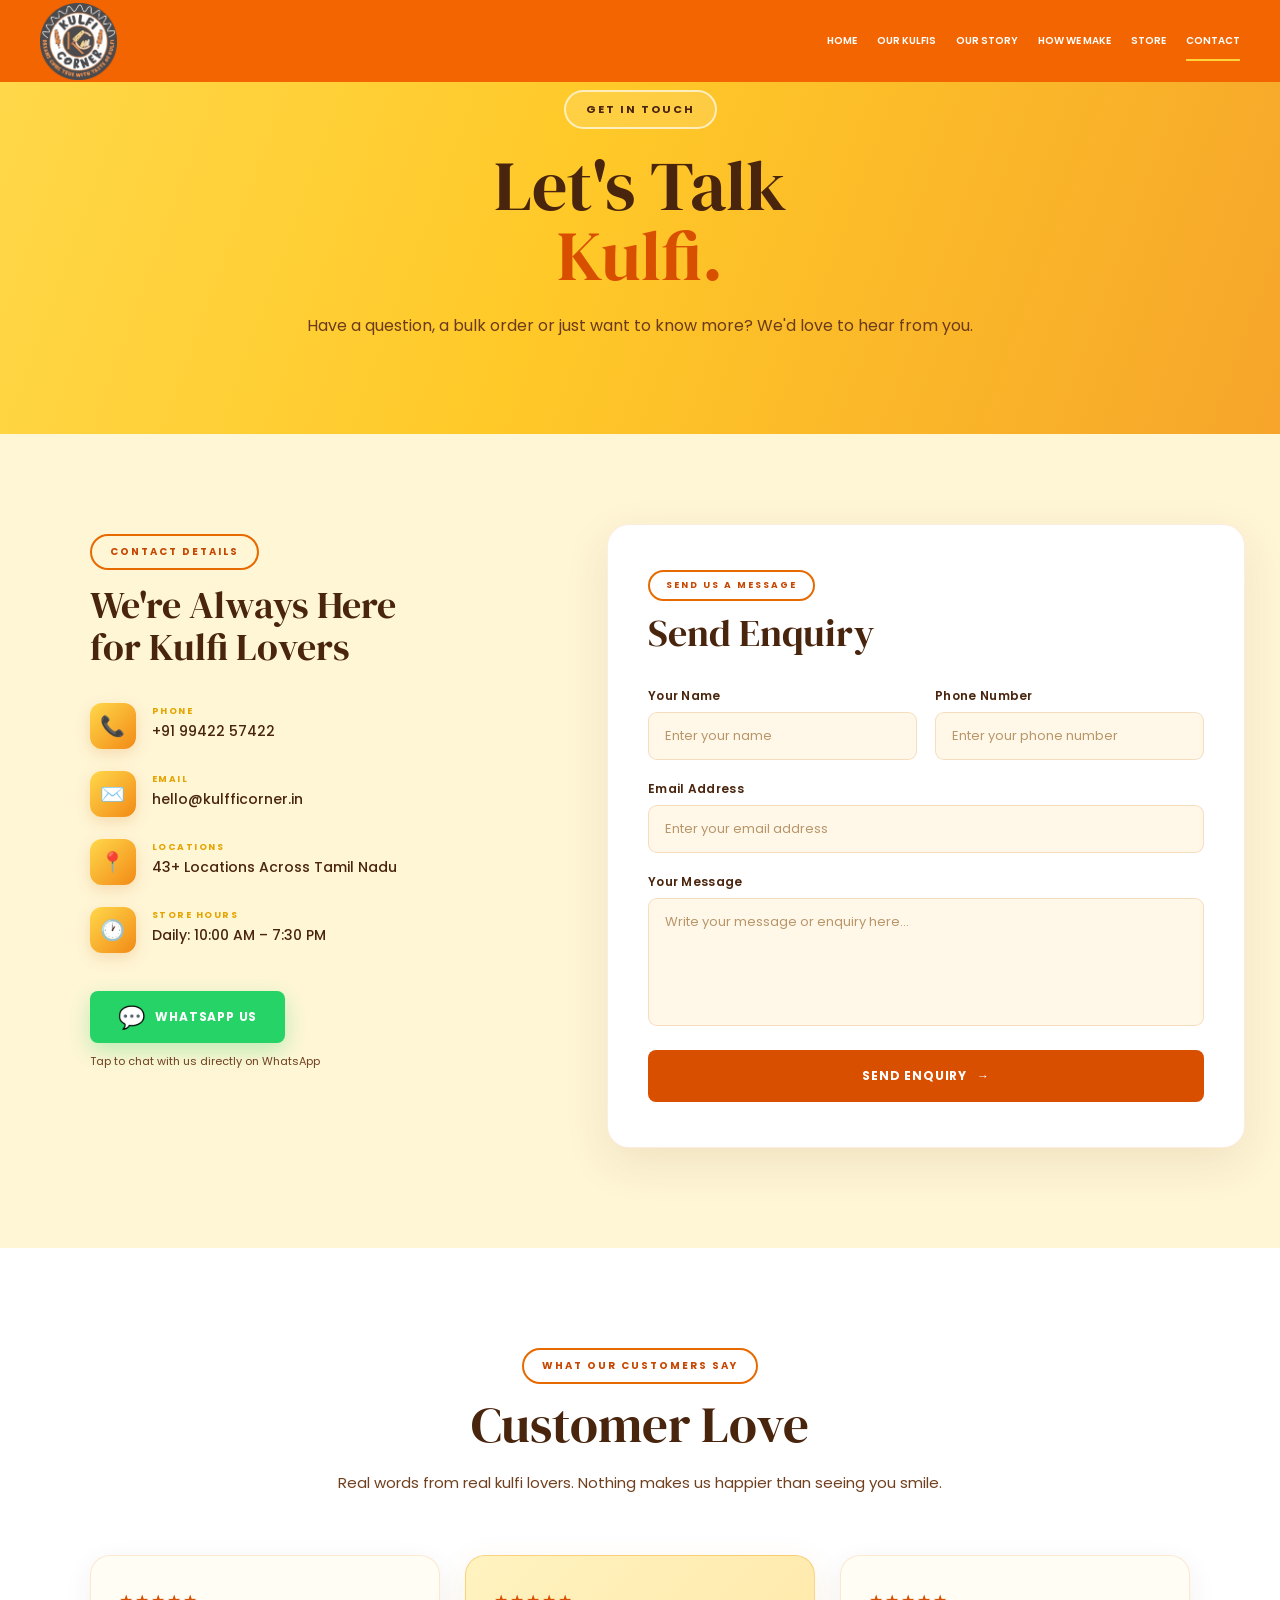
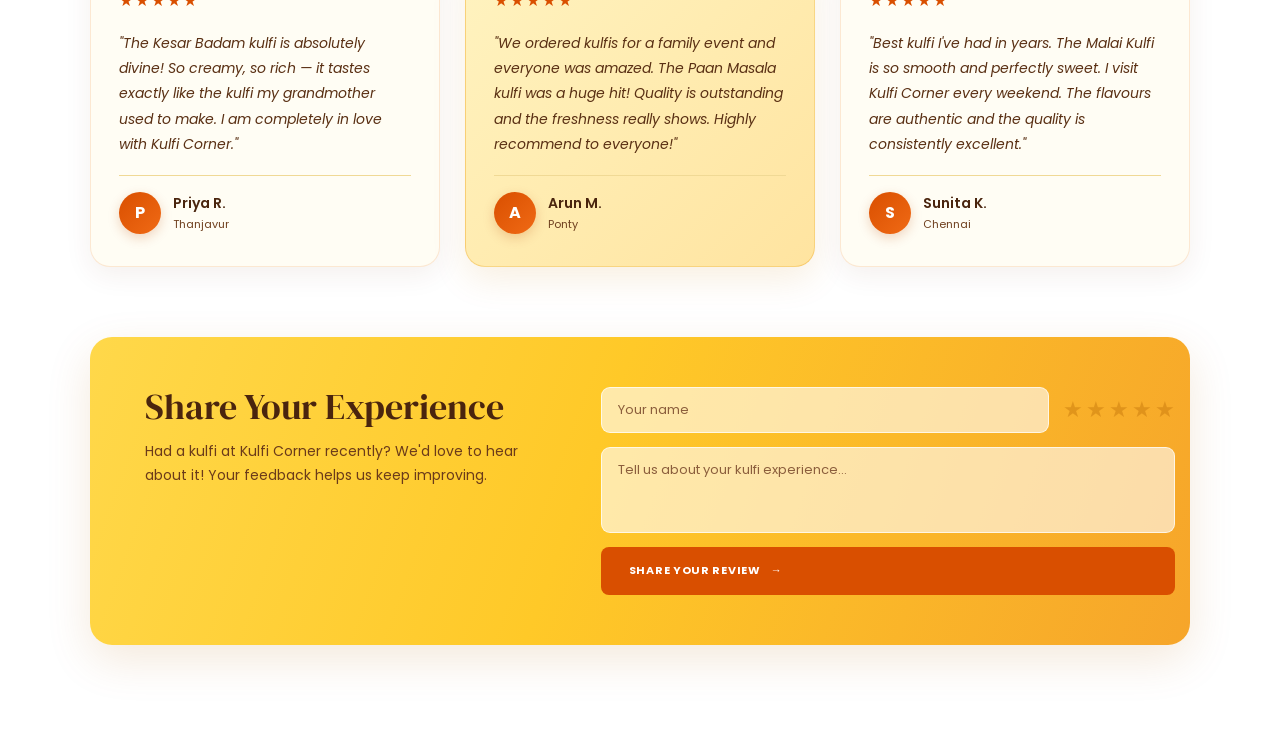
==== commit afcfd324: "Update Kulfi Corner website" ====
--- a/contact.html
+++ b/contact.html
@@ -1,4 +1,4 @@
-﻿<!DOCTYPE html>
+<!DOCTYPE html>
 <html lang="en">
 <head>
     <meta charset="UTF-8">
@@ -22,7 +22,7 @@
                 <a href="index.html#our-kulfis" class="nav-link">OUR KULFIS</a>
                 <a href="our-story.html" class="nav-link">OUR STORY</a>
                 <a href="how-we-make.html" class="nav-link">HOW WE MAKE</a>
-                <a href="store.html" class="nav-link">STORE</a>
+                <a href="index.html#store" class="nav-link">STORE</a>
                 <a href="contact.html" class="nav-link active">CONTACT</a>
             </nav>
             <button type="button" class="menu-toggle" id="menuToggle" aria-label="Open navigation menu" aria-expanded="false">
@@ -63,7 +63,7 @@
                         <div class="contact-info-icon">📞</div>
                         <div class="contact-info-text">
                             <span class="info-type">Phone</span>
-                            <a href="tel:+919999999999" class="info-value">+91 99999 99999</a>
+                            <a href="tel:+919942257422" class="info-value">+91 99422 57422</a>
                         </div>
                     </div>
 
@@ -79,7 +79,7 @@
                         <div class="contact-info-icon">📍</div>
                         <div class="contact-info-text">
                             <span class="info-type">Locations</span>
-                            <span class="info-value">Thanjavur · Kumbakonam · Coimbatore · Ooty</span>
+                            <span class="info-value">43+ Locations Across Tamil Nadu</span>
                         </div>
                     </div>
 
@@ -87,7 +87,7 @@
                         <div class="contact-info-icon">🕐</div>
                         <div class="contact-info-text">
                             <span class="info-type">Store Hours</span>
-                            <span class="info-value">Daily: 11:00 AM – 10:00 PM</span>
+                            <span class="info-value">Daily: 10:00 AM – 7:30 PM</span>
                         </div>
                     </div>
 
@@ -95,7 +95,7 @@
 
                 <!-- WHATSAPP BUTTON -->
                 <a
-                    href="https://wa.me/919999999999?text=Hi%20Kulfi%20Corner!%20I%20have%20an%20enquiry."
+                    href="https://wa.me/919942257422?text=Hi%20Kulfi%20Corner!%20I%20have%20an%20enquiry."
                     target="_blank"
                     rel="noopener"
                     class="whatsapp-btn"
@@ -169,7 +169,10 @@
                         </button>
 
                         <p class="form-success-msg" id="formSuccess">
-                            ✓ Thank you! We'll get back to you soon.
+                            ✓ Thank you! Your enquiry has been sent successfully.
+                        </p>
+                        <p class="form-error-msg" id="formError">
+                            Something went wrong. Please try again.
                         </p>
 
                     </form>
@@ -227,7 +230,7 @@
                         <div class="review-avatar">A</div>
                         <div class="review-author-info">
                             <strong>Arun M.</strong>
-                            <span>Coimbatore</span>
+                            <span>Ponty</span>
                         </div>
                     </div>
                 </div>
@@ -243,7 +246,7 @@
                         <div class="review-avatar">S</div>
                         <div class="review-author-info">
                             <strong>Sunita K.</strong>
-                            <span>Ooty</span>
+                            <span>Chennai</span>
                         </div>
                     </div>
                 </div>
@@ -288,7 +291,10 @@
                         <span>→</span>
                     </button>
                     <p class="exp-success" id="expSuccess">
-                        ✓ Thank you for sharing your experience! We truly appreciate it.
+                        ✓ Thank you for sharing your experience!
+                    </p>
+                    <p class="exp-error" id="expError">
+                        Something went wrong. Please try again.
                     </p>
                 </div>
 
@@ -298,84 +304,5 @@
     </section>
 
     <script src="./script.js"></script>
-    <script>
-
-    // =========================================================
-    //   CONTACT FORM — Frontend only (no backend)
-    // =========================================================
-
-    const contactForm = document.getElementById("contactForm");
-    const formSuccess = document.getElementById("formSuccess");
-
-    if (contactForm) {
-        contactForm.addEventListener("submit", function(e) {
-            e.preventDefault();
-            const name = document.getElementById("contactName").value.trim();
-            const message = document.getElementById("contactMessage").value.trim();
-            if (name && message) {
-                formSuccess.style.display = "block";
-                contactForm.reset();
-                setTimeout(function() {
-                    formSuccess.style.display = "none";
-                }, 5000);
-            }
-        });
-    }
-
-
-    // =========================================================
-    //   STAR RATING PICKER
-    // =========================================================
-
-    const stars = document.querySelectorAll(".exp-star");
-    let selectedRating = 0;
-
-    stars.forEach(function(star) {
-        star.addEventListener("mouseover", function() {
-            const val = parseInt(star.dataset.val);
-            stars.forEach(function(s, i) {
-                s.classList.toggle("star-active", i < val);
-            });
-        });
-        star.addEventListener("mouseout", function() {
-            stars.forEach(function(s, i) {
-                s.classList.toggle("star-active", i < selectedRating);
-            });
-        });
-        star.addEventListener("click", function() {
-            selectedRating = parseInt(star.dataset.val);
-            stars.forEach(function(s, i) {
-                s.classList.toggle("star-active", i < selectedRating);
-            });
-        });
-    });
-
-
-    // =========================================================
-    //   EXPERIENCE FORM SUBMIT — Frontend only
-    // =========================================================
-
-    const expSubmitBtn = document.getElementById("expSubmitBtn");
-    const expSuccess = document.getElementById("expSuccess");
-
-    if (expSubmitBtn) {
-        expSubmitBtn.addEventListener("click", function() {
-            const name = document.getElementById("expName").value.trim();
-            const message = document.getElementById("expMessage").value.trim();
-            if (name && message) {
-                expSuccess.style.display = "block";
-                document.getElementById("expName").value = "";
-                document.getElementById("expMessage").value = "";
-                selectedRating = 0;
-                stars.forEach(function(s) { s.classList.remove("star-active"); });
-                setTimeout(function() {
-                    expSuccess.style.display = "none";
-                }, 5000);
-            }
-        });
-    }
-
-    </script>
-
 </body>
 </html>
--- a/style.css
+++ b/style.css
@@ -4713,57 +4713,391 @@
 }
 
 /* ==========================================================================
-   STORE — MAP + CARDS
+   STORE — LOCATIONS SECTION (FULL WIDTH, NO MAP)
    ========================================================================== */
 
-.store-section { width: 100%; background: #FFF6D6; padding: 80px 7vw 100px; }
-.store-section-inner { max-width: 1300px; margin: 0 auto; display: grid; grid-template-columns: 57% 43%; gap: 50px; align-items: start; }
-
-.store-map-wrap { border-radius: 20px; overflow: hidden; border: 5px solid #FFF0B0; box-shadow: 0 15px 40px rgba(100, 45, 0, 0.14); position: sticky; top: 110px; }
-.kulfi-map { width: 100%; height: 520px; }
-
-.kulfi-map-marker { background: transparent; border: none; }
-.marker-pin { width: 40px; height: 48px; display: flex; align-items: center; justify-content: center; background: #D94F00; border-radius: 50% 50% 50% 0; transform: rotate(-45deg); border: 3px solid #ffffff; box-shadow: 0 5px 15px rgba(150, 50, 0, 0.4); }
-.marker-pin span { transform: rotate(45deg); font-size: 18px; line-height: 1; }
-
-.map-popup strong { color: #4A250E; font-size: 13px; }
-.map-popup span { color: #70401F; font-size: 11px; }
-.map-popup a { color: #D94F00; font-size: 11px; font-weight: 600; text-decoration: none; display: inline-block; margin-top: 6px; }
-.map-popup a:hover { text-decoration: underline; }
-
-.store-locations-header { display: flex; align-items: center; gap: 15px; margin-bottom: 28px; }
-.store-loc-line { flex: 1; height: 2px; background: #F2A900; border-radius: 5px; }
-.store-loc-label { color: #C74600; font-size: 10px; font-weight: 700; letter-spacing: 2px; white-space: nowrap; }
-
-.location-cards-grid { display: flex; flex-direction: column; gap: 18px; }
-
-.location-card { background: #ffffff; border: 1.5px solid rgba(230, 106, 0, 0.14); border-radius: 18px; padding: 24px; box-shadow: 0 8px 25px rgba(100, 45, 0, 0.08); cursor: pointer; transition: transform 0.25s ease, box-shadow 0.25s ease, border-color 0.25s ease; }
-.location-card:hover { transform: translateY(-4px); box-shadow: 0 15px 35px rgba(100, 45, 0, 0.15); border-color: rgba(217, 79, 0, 0.35); }
-
-.location-card-top { display: flex; align-items: flex-start; gap: 16px; margin-bottom: 18px; }
-.location-pin-icon { font-size: 28px; flex-shrink: 0; line-height: 1; margin-top: 2px; }
-.location-card-info h3 { margin: 0 0 5px; color: #4A250E; font-family: "DM Serif Display", Georgia, serif; font-size: 26px; font-weight: 400; line-height: 1.1; }
-.location-address { margin: 0 0 6px; color: #70401F; font-size: 12px; }
-.location-status { margin: 0; display: flex; align-items: center; gap: 6px; color: #2E7D32; font-size: 11px; font-weight: 600; }
-.status-dot { display: inline-block; width: 7px; height: 7px; border-radius: 50%; background: #4CAF50; }
-
-.location-btn { display: inline-flex; align-items: center; gap: 8px; padding: 0 18px; height: 38px; border: 1.5px solid #D94F00; border-radius: 5px; background: transparent; color: #C74600; text-decoration: none; font-size: 9px; font-weight: 700; letter-spacing: 0.7px; transition: background 0.25s ease, color 0.25s ease, transform 0.25s ease; }
-.location-btn:hover { background: #D94F00; color: #ffffff; transform: translateX(4px); }
-
-@media (min-width: 701px) and (max-width: 1000px) {
-    .store-section { padding: 60px 30px 80px; }
-    .store-section-inner { grid-template-columns: 1fr; gap: 35px; }
-    .store-map-wrap { position: static; }
-    .kulfi-map { height: 420px; }
-    .location-cards-grid { display: grid; grid-template-columns: repeat(2, 1fr); gap: 16px; }
-}
-@media (max-width: 700px) {
-    .store-section { padding: 50px 20px 70px; }
-    .store-section-inner { grid-template-columns: 1fr; gap: 30px; }
-    .store-map-wrap { position: static; border-radius: 14px; border-width: 4px; }
-    .kulfi-map { height: 350px; }
-    .location-cards-grid { gap: 14px; }
-    .location-card-info h3 { font-size: 22px; }
+.store-section {
+    width: 100%;
+    background: #FFF6D6;
+    padding: 70px 7vw 90px;
+}
+
+.store-section-inner {
+    max-width: 1240px;
+    margin: 0 auto;
+    width: 100%;
+}
+
+.store-locations-header {
+    display: flex;
+    align-items: center;
+    gap: 15px;
+    margin-bottom: 28px;
+}
+
+.store-loc-line {
+    flex: 1;
+    height: 2px;
+    background: #F2A900;
+    border-radius: 5px;
+}
+
+.store-loc-label {
+    color: #C74600;
+    font-size: 11px;
+    font-weight: 700;
+    letter-spacing: 2px;
+    font-family: 'Poppins', sans-serif;
+    display: inline-flex;
+    align-items: center;
+    gap: 8px;
+    white-space: nowrap;
+}
+
+/* Search Bar */
+.store-search-wrap {
+    position: relative;
+    margin-bottom: 25px;
+    max-width: 600px;
+    margin-left: auto;
+    margin-right: auto;
+}
+
+.store-search-input {
+    width: 100%;
+    height: 48px;
+    padding: 0 44px 0 46px;
+    border-radius: 25px;
+    border: 1.5px solid rgba(230, 106, 0, 0.25);
+    background: #ffffff;
+    font-family: 'Poppins', sans-serif;
+    font-size: 13.5px;
+    color: #4A250E;
+    outline: none;
+    box-shadow: 0 4px 16px rgba(100, 45, 0, 0.06);
+    transition: border-color 0.2s ease, box-shadow 0.2s ease;
+}
+
+.store-search-input:focus {
+    border-color: #D94F00;
+    box-shadow: 0 0 0 3px rgba(217, 79, 0, 0.15);
+}
+
+.store-search-icon {
+    position: absolute;
+    left: 18px;
+    top: 50%;
+    transform: translateY(-50%);
+    font-size: 16px;
+    pointer-events: none;
+    opacity: 0.65;
+}
+
+.store-search-clear {
+    position: absolute;
+    right: 14px;
+    top: 50%;
+    transform: translateY(-50%);
+    background: rgba(0, 0, 0, 0.07);
+    border: none;
+    border-radius: 50%;
+    width: 24px;
+    height: 24px;
+    font-size: 11px;
+    color: #70401F;
+    cursor: pointer;
+    display: none;
+    align-items: center;
+    justify-content: center;
+    transition: all 0.2s ease;
+}
+
+.store-search-clear:hover {
+    background: #D94F00;
+    color: #ffffff;
+}
+
+.store-group-wrap {
+    margin-bottom: 35px;
+}
+
+.store-sub-header {
+    display: flex;
+    align-items: center;
+    gap: 12px;
+    margin: 24px 0 16px;
+}
+
+.store-sub-header:first-of-type {
+    margin-top: 0;
+}
+
+.store-sub-line {
+    flex: 1;
+    height: 1.5px;
+    background: rgba(242, 169, 0, 0.4);
+    border-radius: 4px;
+}
+
+.store-sub-label {
+    color: #C74600;
+    font-size: 11px;
+    font-weight: 700;
+    letter-spacing: 1.5px;
+    font-family: 'Poppins', sans-serif;
+    display: inline-flex;
+    align-items: center;
+    gap: 7px;
+    white-space: nowrap;
+}
+
+.store-sub-label.upcoming-label {
+    color: #9B6A00;
+}
+
+.store-count-pill {
+    display: inline-flex;
+    align-items: center;
+    padding: 2px 9px;
+    background: #F2A900;
+    color: #4A250E;
+    border-radius: 12px;
+    font-size: 9.5px;
+    font-weight: 700;
+}
+
+/* Compact Location Cards Grid (4 Columns Desktop) */
+.loc-cards-grid {
+    display: grid;
+    grid-template-columns: repeat(4, 1fr);
+    gap: 14px;
+}
+
+.loc-card {
+    background: #ffffff;
+    border: 1.5px solid rgba(230, 106, 0, 0.18);
+    border-radius: 12px;
+    padding: 12px 14px;
+    box-shadow: 0 3px 10px rgba(100, 45, 0, 0.05);
+    cursor: pointer;
+    transition: transform 0.2s ease, box-shadow 0.2s ease, border-color 0.2s ease;
+    display: flex;
+    flex-direction: column;
+    justify-content: space-between;
+    gap: 10px;
+    min-height: 84px;
+}
+
+.loc-card:hover {
+    transform: translateY(-2px);
+    box-shadow: 0 8px 20px rgba(217, 79, 0, 0.15);
+    border-color: #D94F00;
+}
+
+.loc-card.active-card {
+    border-color: #D94F00;
+    box-shadow: 0 0 0 2px #D94F00, 0 8px 22px rgba(217, 79, 0, 0.22);
+    background: #FFF9F0;
+}
+
+.loc-card-header {
+    display: flex;
+    align-items: flex-start;
+    gap: 9px;
+}
+
+.loc-pin {
+    font-size: 16px;
+    line-height: 1;
+    margin-top: 1px;
+    flex-shrink: 0;
+}
+
+.loc-card-text {
+    flex: 1;
+    min-width: 0;
+}
+
+.loc-card-title {
+    margin: 0 0 2px;
+    font-family: 'DM Serif Display', Georgia, serif;
+    font-size: 16px;
+    color: #4A250E;
+    line-height: 1.2;
+    overflow: hidden;
+    text-overflow: ellipsis;
+    white-space: nowrap;
+}
+
+.loc-card-status {
+    margin: 0;
+    display: flex;
+    align-items: center;
+    gap: 5px;
+    font-size: 10.5px;
+    font-weight: 600;
+    color: #2E7D32;
+    font-family: 'Poppins', sans-serif;
+}
+
+.status-dot {
+    display: inline-block;
+    width: 6px;
+    height: 6px;
+    border-radius: 50%;
+    background: #4CAF50;
+}
+
+.status-dot-amber {
+    width: 6px;
+    height: 6px;
+    border-radius: 50%;
+    background: #F2A900;
+    display: inline-block;
+}
+
+.loc-view-btn {
+    display: inline-flex;
+    align-items: center;
+    justify-content: space-between;
+    padding: 4px 10px;
+    height: 26px;
+    border-radius: 6px;
+    border: 1px solid #D94F00;
+    background: transparent;
+    color: #C74600;
+    font-family: 'Poppins', sans-serif;
+    font-size: 9px;
+    font-weight: 700;
+    letter-spacing: 0.6px;
+    text-decoration: none;
+    transition: all 0.2s ease;
+    align-self: flex-start;
+    cursor: pointer;
+    outline: none;
+    line-height: 1;
+    gap: 4px;
+}
+
+.loc-view-btn:hover {
+    background: #D94F00;
+    color: #ffffff;
+}
+
+.loc-view-btn:focus-visible {
+    outline: 2px solid #D94F00;
+    outline-offset: 2px;
+}
+
+/* Upcoming Card Variant */
+.loc-card.upcoming {
+    background: #FFFDF7;
+    border-color: rgba(242, 169, 0, 0.35);
+}
+
+.loc-card.upcoming:hover {
+    border-color: #F2A900;
+    box-shadow: 0 8px 20px rgba(242, 169, 0, 0.18);
+}
+
+.upcoming-status {
+    color: #9B6A00;
+}
+
+.upcoming-btn {
+    border-color: rgba(155, 106, 0, 0.35);
+    color: #9B6A00;
+    background: rgba(242, 169, 0, 0.08);
+    cursor: default;
+    justify-content: center;
+}
+
+.upcoming-btn:hover {
+    background: rgba(242, 169, 0, 0.12);
+    color: #9B6A00;
+}
+
+.loc-card.is-hidden {
+    display: none !important;
+}
+
+.view-all-loc-wrap {
+    margin-top: 22px;
+    text-align: center;
+}
+
+.view-all-loc-btn {
+    display: inline-flex;
+    align-items: center;
+    justify-content: center;
+    gap: 8px;
+    width: auto;
+    min-width: 240px;
+    height: 44px;
+    padding: 0 28px;
+    background: #ffffff;
+    border: 2px solid #D94F00;
+    border-radius: 10px;
+    color: #D94F00;
+    font-family: 'Poppins', sans-serif;
+    font-size: 11px;
+    font-weight: 700;
+    letter-spacing: 1px;
+    cursor: pointer;
+    box-shadow: 0 4px 14px rgba(217, 79, 0, 0.08);
+    transition: all 0.25s ease;
+}
+
+.view-all-loc-btn:hover {
+    background: #D94F00;
+    color: #ffffff;
+    transform: translateY(-2px);
+    box-shadow: 0 8px 22px rgba(217, 79, 0, 0.22);
+}
+
+.loc-no-results {
+    padding: 28px 20px;
+    text-align: center;
+    background: #ffffff;
+    border: 1.5px dashed rgba(230, 106, 0, 0.25);
+    border-radius: 12px;
+    color: #70401F;
+    font-size: 14px;
+    font-weight: 500;
+    display: none;
+    margin: 10px auto 25px;
+    max-width: 600px;
+}
+
+/* Responsive Media Queries */
+@media (max-width: 1080px) {
+    .loc-cards-grid {
+        grid-template-columns: repeat(3, 1fr);
+        gap: 12px;
+    }
+}
+
+@media (max-width: 720px) {
+    .store-section {
+        padding: 50px 20px 70px;
+    }
+    .loc-cards-grid {
+        grid-template-columns: repeat(2, 1fr);
+        gap: 10px;
+    }
+    .loc-card {
+        padding: 10px 12px;
+    }
+    .view-all-loc-btn {
+        width: 100%;
+        max-width: 300px;
+    }
+}
+
+@media (max-width: 480px) {
+    .loc-cards-grid {
+        grid-template-columns: 1fr;
+    }
 }
 
 /* ==========================================================================
@@ -4857,7 +5191,15 @@
 .form-submit-btn { display: inline-flex; align-items: center; justify-content: center; gap: 10px; padding: 0 32px; min-height: 52px; background: #D94F00; color: #ffffff; border: none; border-radius: 8px; font-family: "Poppins", sans-serif; font-size: 12px; font-weight: 700; letter-spacing: 0.8px; cursor: pointer; transition: background 0.25s ease, transform 0.25s ease; margin-top: 4px; }
 .form-submit-btn:hover { background: #A93B00; transform: translateY(-3px); }
 
-.form-success-msg { display: none; margin-top: 5px; padding: 14px 18px; background: rgba(46, 125, 50, 0.10); border: 1.5px solid rgba(46, 125, 50, 0.35); border-radius: 9px; color: #2E7D32; font-size: 13px; font-weight: 600; }
+.form-success-msg { display: none; margin-top: 10px; padding: 14px 18px; background: rgba(46, 125, 50, 0.12); border: 1.5px solid rgba(46, 125, 50, 0.35); border-radius: 9px; color: #2E7D32; font-size: 13px; font-weight: 600; line-height: 1.4; }
+.form-error-msg { display: none; margin-top: 10px; padding: 14px 18px; background: rgba(211, 47, 47, 0.12); border: 1.5px solid rgba(211, 47, 47, 0.35); border-radius: 9px; color: #C62828; font-size: 13px; font-weight: 600; line-height: 1.4; }
+
+.form-submit-btn:disabled,
+.exp-submit-btn:disabled {
+    opacity: 0.7;
+    cursor: not-allowed;
+    transform: none !important;
+}
 
 @media (min-width: 701px) and (max-width: 1000px) {
     .contact-main-section { padding: 70px 30px 80px; }
@@ -4930,7 +5272,8 @@
 .exp-submit-btn { display: inline-flex; align-items: center; gap: 10px; padding: 0 28px; min-height: 48px; background: #D94F00; color: #ffffff; border: none; border-radius: 8px; font-family: "Poppins", sans-serif; font-size: 11px; font-weight: 700; letter-spacing: 0.7px; cursor: pointer; transition: background 0.25s ease, transform 0.25s ease; }
 .exp-submit-btn:hover { background: #A93B00; transform: translateY(-2px); }
 
-.exp-success { display: none; padding: 12px 16px; background: rgba(255,255,255,0.70); border: 1.5px solid rgba(46, 125, 50, 0.40); border-radius: 9px; color: #2E7D32; font-size: 13px; font-weight: 600; }
+.exp-success { display: none; padding: 12px 16px; background: rgba(255,255,255,0.85); border: 1.5px solid rgba(46, 125, 50, 0.40); border-radius: 9px; color: #2E7D32; font-size: 13px; font-weight: 600; line-height: 1.4; }
+.exp-error { display: none; padding: 12px 16px; background: rgba(255,255,255,0.92); border: 1.5px solid rgba(211, 47, 47, 0.40); border-radius: 9px; color: #C62828; font-size: 13px; font-weight: 600; line-height: 1.4; }
 
 @media (min-width: 701px) and (max-width: 1000px) {
     .reviews-section { padding: 75px 30px 85px; }
@@ -5190,3 +5533,822 @@
     }
 }
 
+
+
+/* ==========================================================================
+   4 KULFI FORMATS & CATEGORY TABS SYSTEM
+   ========================================================================== */
+
+/* 4 FORMAT HIGHLIGHT CARDS */
+.format-showcase-grid {
+    display: grid;
+    grid-template-columns: repeat(4, 1fr);
+    gap: 22px;
+    max-width: 1300px;
+    margin: 0 auto 45px;
+}
+
+.format-card {
+    background: #FFFFFF;
+    border: 1.5px solid rgba(217, 79, 0, 0.15);
+    border-radius: 18px;
+    padding: 28px 24px 24px;
+    box-shadow: 0 8px 24px rgba(100, 45, 0, 0.07);
+    display: flex;
+    flex-direction: column;
+    justify-content: space-between;
+    transition: transform 0.3s ease, box-shadow 0.3s ease, border-color 0.3s ease;
+    position: relative;
+}
+
+.format-card:hover {
+    transform: translateY(-6px);
+    box-shadow: 0 16px 36px rgba(100, 45, 0, 0.14);
+    border-color: rgba(217, 79, 0, 0.4);
+}
+
+.format-card-icon-wrap {
+    display: flex;
+    align-items: center;
+    justify-content: space-between;
+    margin-bottom: 16px;
+}
+
+.format-icon {
+    font-size: 32px;
+    line-height: 1;
+}
+
+.format-count-badge {
+    display: inline-block;
+    padding: 4px 10px;
+    background: #FFF2C2;
+    border: 1px solid #F4A900;
+    border-radius: 15px;
+    color: #9C3E00;
+    font-size: 9px;
+    font-weight: 700;
+    letter-spacing: 0.8px;
+}
+
+.format-card h3 {
+    margin: 0 0 10px;
+    color: #4A250E;
+    font-family: "DM Serif Display", Georgia, serif;
+    font-size: 24px;
+    font-weight: 400;
+    line-height: 1.15;
+}
+
+.format-card p {
+    margin: 0 0 20px;
+    color: #70401F;
+    font-size: 12px;
+    line-height: 1.65;
+    flex: 1;
+}
+
+.format-select-btn {
+    display: inline-flex;
+    align-items: center;
+    justify-content: center;
+    width: 100%;
+    padding: 10px 14px;
+    background: transparent;
+    border: 1.5px solid #D94F00;
+    border-radius: 6px;
+    color: #C74600;
+    font-family: "Poppins", sans-serif;
+    font-size: 9px;
+    font-weight: 700;
+    letter-spacing: 0.8px;
+    cursor: pointer;
+    transition: background 0.25s ease, color 0.25s ease, transform 0.25s ease;
+}
+
+.format-select-btn:hover,
+.format-select-btn.active-btn {
+    background: #D94F00;
+    color: #FFFFFF;
+}
+
+
+/* CATEGORY TABS */
+.category-tabs-container {
+    display: flex;
+    justify-content: center;
+    margin-bottom: 45px;
+    width: 100%;
+    overflow-x: auto;
+    padding-bottom: 10px;
+    -webkit-overflow-scrolling: touch;
+}
+
+.category-tabs {
+    display: inline-flex;
+    align-items: center;
+    gap: 10px;
+    background: #FFF2C2;
+    padding: 7px;
+    border-radius: 40px;
+    border: 1.5px solid rgba(217, 79, 0, 0.18);
+    box-shadow: 0 6px 20px rgba(100, 45, 0, 0.08);
+}
+
+.tab-btn {
+    display: inline-flex;
+    align-items: center;
+    gap: 6px;
+    padding: 11px 24px;
+    border: none;
+    border-radius: 30px;
+    background: transparent;
+    color: #61341E;
+    font-family: "Poppins", sans-serif;
+    font-size: 11px;
+    font-weight: 700;
+    letter-spacing: 1px;
+    cursor: pointer;
+    white-space: nowrap;
+    transition: background 0.25s ease, color 0.25s ease, transform 0.2s ease, box-shadow 0.25s ease;
+}
+
+.tab-btn:hover {
+    color: #D94F00;
+    background: rgba(255, 255, 255, 0.5);
+}
+
+.tab-btn.active {
+    background: #D94F00;
+    color: #FFFFFF;
+    box-shadow: 0 6px 16px rgba(217, 79, 0, 0.35);
+}
+
+.tab-count {
+    font-size: 10px;
+    opacity: 0.85;
+}
+
+
+/* FORMAT PANELS */
+.format-panel {
+    display: none;
+    opacity: 0;
+    transform: translateY(12px);
+    transition: opacity 0.35s ease, transform 0.35s ease;
+}
+
+.format-panel.active-panel {
+    display: block;
+    opacity: 1;
+    transform: translateY(0);
+}
+
+
+/* FORMAT SHOWCASE / EDITORIAL CONTAINERS (POT, SLICE, TUB) */
+.format-showcase-container {
+    max-width: 1200px;
+    margin: 0 auto;
+    display: grid;
+    grid-template-columns: 340px 1fr;
+    gap: 35px;
+    align-items: center;
+}
+
+.format-showcase-container .format-editorial-wide {
+    grid-column: 1 / -1;
+}
+
+.format-editorial-card {
+    background: #FFFFFF;
+    border: 1.5px solid rgba(217, 79, 0, 0.15);
+    border-radius: 20px;
+    padding: 42px 40px;
+    box-shadow: 0 10px 32px rgba(100, 45, 0, 0.08);
+}
+
+.editorial-badge {
+    display: inline-block;
+    padding: 6px 16px;
+    background: #FFF2C2;
+    border: 1px solid #F4A900;
+    border-radius: 20px;
+    color: #9C3E00;
+    font-size: 9px;
+    font-weight: 700;
+    letter-spacing: 1.5px;
+    margin-bottom: 16px;
+}
+
+.format-editorial-card h3 {
+    margin: 0 0 16px;
+    color: #4A250E;
+    font-family: "DM Serif Display", Georgia, serif;
+    font-size: 32px;
+    font-weight: 400;
+    line-height: 1.15;
+}
+
+.format-editorial-card p {
+    color: #6B3B1A;
+    font-size: 14px;
+    line-height: 1.8;
+    margin-bottom: 25px;
+}
+
+.editorial-features {
+    display: flex;
+    flex-wrap: wrap;
+    gap: 15px 25px;
+    margin-bottom: 30px;
+    padding-top: 20px;
+    border-top: 1px solid #F0D995;
+}
+
+.editorial-features div {
+    display: flex;
+    align-items: center;
+    gap: 8px;
+    color: #4A250E;
+    font-size: 13px;
+    font-weight: 600;
+}
+
+.editorial-enquiry-btn {
+    display: inline-flex;
+    align-items: center;
+    padding: 0 28px;
+    min-height: 48px;
+    background: #D94F00;
+    color: #FFFFFF;
+    border-radius: 6px;
+    text-decoration: none;
+    font-family: "Poppins", sans-serif;
+    font-size: 11px;
+    font-weight: 700;
+    letter-spacing: 0.8px;
+    transition: background 0.25s ease, transform 0.25s ease;
+}
+
+.editorial-enquiry-btn:hover {
+    background: #A93B00;
+    transform: translateY(-2px);
+}
+
+.kulfi-badge-format {
+    display: inline-block;
+    padding: 3px 10px;
+    background: #FFF6D6;
+    border-radius: 12px;
+    color: #9C3E00;
+    font-size: 9px;
+    font-weight: 700;
+    letter-spacing: 0.5px;
+}
+
+
+/* RESPONSIVE FORMATS */
+@media (min-width: 701px) and (max-width: 1000px) {
+    .format-showcase-grid {
+        grid-template-columns: repeat(2, 1fr);
+        gap: 18px;
+    }
+    .format-showcase-container {
+        grid-template-columns: 1fr;
+    }
+}
+
+@media (max-width: 700px) {
+    .format-showcase-grid {
+        grid-template-columns: 1fr;
+        gap: 16px;
+    }
+    .format-card {
+        padding: 22px 18px;
+    }
+    .category-tabs {
+        padding: 5px;
+        gap: 6px;
+    }
+    .tab-btn {
+        padding: 9px 16px;
+        font-size: 10px;
+    }
+    .format-showcase-container {
+        grid-template-columns: 1fr;
+    }
+    .format-editorial-card {
+        padding: 28px 20px;
+    }
+    .format-editorial-card h3 {
+        font-size: 24px;
+    }
+}
+
+
+/* ==========================================================================
+   MASTER PREMIUM UI/UX ANIMATIONS & POLISH SUITE � KULFI CORNER
+   Crafted for an elegant, luxurious, and ultra-smooth experience
+   ========================================================================== */
+
+/* 1. SCROLL PROGRESS INDICATOR */
+.scroll-progress {
+    position: fixed;
+    top: 0;
+    left: 0;
+    height: 3px;
+    background: linear-gradient(90deg, #F4A900 0%, #FFD84A 50%, #D94F00 100%);
+    z-index: 10001;
+    width: 0;
+    transition: width 0.1s linear;
+    pointer-events: none;
+    box-shadow: 0 1px 6px rgba(244, 169, 0, 0.4);
+}
+
+/* 2. MASTER KEYFRAMES */
+@keyframes kc-fadeIn {
+    from { opacity: 0; }
+    to { opacity: 1; }
+}
+
+@keyframes kc-fadeSlideUp {
+    from {
+        opacity: 0;
+        transform: translateY(22px);
+    }
+    to {
+        opacity: 1;
+        transform: translateY(0);
+    }
+}
+
+@keyframes kc-scaleIn {
+    from {
+        opacity: 0;
+        transform: scale(0.94);
+    }
+    to {
+        opacity: 1;
+        transform: scale(1);
+    }
+}
+
+@keyframes kc-heroFloat {
+    0%, 100% {
+        transform: translateY(-50%) translate3d(0, 0, 0);
+    }
+    50% {
+        transform: translateY(-50%) translate3d(0, -9px, 0);
+    }
+}
+
+@keyframes kc-circlePulse {
+    0%, 100% {
+        transform: translateY(-50%) scale(1);
+        opacity: 0.95;
+    }
+    50% {
+        transform: translateY(-50%) scale(1.03);
+        opacity: 1;
+    }
+}
+
+@keyframes kc-starPop {
+    0% { transform: scale(1); }
+    45% { transform: scale(1.35); }
+    100% { transform: scale(1.15); }
+}
+
+@keyframes kc-shake {
+    0%, 100% { transform: translateX(0); }
+    20%, 60% { transform: translateX(-5px); }
+    40%, 80% { transform: translateX(5px); }
+}
+
+@keyframes kc-waPulse {
+    0%, 100% {
+        box-shadow: 0 8px 22px rgba(37, 211, 102, 0.30);
+        transform: translateY(0);
+    }
+    50% {
+        box-shadow: 0 12px 32px rgba(37, 211, 102, 0.50);
+        transform: translateY(-2px);
+    }
+}
+
+@keyframes spin {
+    from { transform: rotate(0deg); }
+    to { transform: rotate(360deg); }
+}
+
+/* 3. HERO ENHANCED ENTRANCE & FLOATING MOTION */
+.navbar {
+    animation: kc-fadeIn 0.6s cubic-bezier(0.2, 0.9, 0.3, 1) both;
+}
+
+.hero-content .hero-small-title {
+    animation: kc-fadeSlideUp 0.6s cubic-bezier(0.2, 0.9, 0.3, 1) 0.15s both;
+}
+
+.hero-content .hero-title {
+    animation: kc-fadeSlideUp 0.7s cubic-bezier(0.2, 0.9, 0.3, 1) 0.25s both;
+}
+
+.hero-content .hero-subtitle {
+    animation: kc-fadeSlideUp 0.7s cubic-bezier(0.2, 0.9, 0.3, 1) 0.38s both;
+}
+
+.hero-content .hero-description {
+    animation: kc-fadeSlideUp 0.7s cubic-bezier(0.2, 0.9, 0.3, 1) 0.48s both;
+}
+
+.hero-content .hero-buttons {
+    animation: kc-fadeSlideUp 0.7s cubic-bezier(0.2, 0.9, 0.3, 1) 0.58s both;
+}
+
+.hero-image-area .hero-circle {
+    animation: kc-circlePulse 6s ease-in-out infinite alternate;
+}
+
+.hero-image-area::before {
+    animation: kc-scaleIn 0.85s cubic-bezier(0.2, 0.9, 0.3, 1) 0.3s both, kc-heroFloat 5s ease-in-out 1.2s infinite;
+}
+
+.fresh-badge {
+    animation: kc-scaleIn 0.6s cubic-bezier(0.175, 0.885, 0.32, 1.275) 0.65s both;
+    transition: transform 0.3s ease, box-shadow 0.3s ease;
+}
+
+.fresh-badge:hover {
+    transform: scale(1.08) rotate(3deg);
+    box-shadow: 0 14px 30px rgba(100, 40, 0, 0.25);
+}
+
+/* 4. NAVBAR GLASS ELEVATION & SCROLL STATE */
+body .navbar {
+    transition: background 0.35s ease, box-shadow 0.35s ease, backdrop-filter 0.35s ease, height 0.3s ease;
+}
+
+body.scrolled .navbar {
+    background: rgba(217, 84, 30, 0.96);
+    backdrop-filter: blur(12px);
+    -webkit-backdrop-filter: blur(12px);
+    box-shadow: 0 4px 26px rgba(61, 33, 20, 0.20);
+}
+
+.nav-link {
+    transition: color 0.25s ease, transform 0.25s ease;
+}
+
+.nav-link:hover {
+    transform: translateY(-1px);
+}
+
+/* 5. BUTTONS & MICRO-INTERACTIONS */
+.hero-btn,
+.format-select-btn,
+.tab-btn,
+.details-btn,
+.form-submit-btn,
+.exp-submit-btn,
+.view-all-loc-btn,
+.coming-btn,
+.promise-btn,
+.story-cta-btn,
+.editorial-enquiry-btn,
+.cta-banner-primary,
+.cta-banner-secondary,
+.whatsapp-btn,
+.footer-wa-btn,
+.loc-view-btn,
+.back-button,
+.enquiry-button {
+    transition: transform 0.25s cubic-bezier(0.2, 0.9, 0.3, 1), box-shadow 0.25s ease, background 0.25s ease, border-color 0.25s ease;
+}
+
+.hero-btn:active,
+.format-select-btn:active,
+.tab-btn:active,
+.details-btn:active,
+.form-submit-btn:active,
+.exp-submit-btn:active,
+.view-all-loc-btn:active,
+.coming-btn:active,
+.promise-btn:active,
+.story-cta-btn:active,
+.editorial-enquiry-btn:active,
+.cta-banner-primary:active,
+.cta-banner-secondary:active,
+.whatsapp-btn:active,
+.footer-wa-btn:active,
+.loc-view-btn:active,
+.back-button:active,
+.enquiry-button:active {
+    transform: translateY(0) scale(0.97) !important;
+}
+
+/* Arrow Slide on Button Hover */
+.hero-btn span,
+.secondary-btn span,
+.details-btn span,
+.story-cta-btn span,
+.cta-banner-secondary span,
+.loc-view-btn span,
+.view-all-btn span,
+.view-all-kulfis button span {
+    display: inline-block;
+    transition: transform 0.25s cubic-bezier(0.2, 0.9, 0.3, 1);
+}
+
+.hero-btn:hover span,
+.secondary-btn:hover span,
+.details-btn:hover span,
+.story-cta-btn:hover span,
+.cta-banner-secondary:hover span,
+.loc-view-btn:hover span,
+.view-all-btn:hover span,
+.view-all-kulfis button:hover span {
+    transform: translateX(4px);
+}
+
+/* 6. PRODUCT CARDS LUXURY POLISH */
+.kulfi-card {
+    position: relative;
+    transition: transform 0.35s cubic-bezier(0.2, 0.9, 0.3, 1), box-shadow 0.35s cubic-bezier(0.2, 0.9, 0.3, 1), border-color 0.3s ease;
+}
+
+.kulfi-card:hover {
+    transform: translateY(-8px);
+    box-shadow: 0 20px 45px rgba(90, 40, 10, 0.16);
+    border-color: rgba(214, 90, 36, 0.32);
+}
+
+.kulfi-photo {
+    overflow: hidden;
+}
+
+.kulfi-photo img {
+    transition: transform 0.5s cubic-bezier(0.2, 0.9, 0.3, 1);
+}
+
+.kulfi-card:hover .kulfi-photo img {
+    transform: scale(1.06);
+}
+
+/* Category Switcher Tabs */
+.category-tabs {
+    transition: box-shadow 0.3s ease;
+}
+
+.tab-btn {
+    transition: all 0.28s cubic-bezier(0.2, 0.9, 0.3, 1);
+}
+
+.tab-btn:hover:not(.active) {
+    transform: translateY(-2px);
+}
+
+.tab-btn.active {
+    transform: scale(1.03);
+}
+
+.format-card {
+    transition: transform 0.3s cubic-bezier(0.2, 0.9, 0.3, 1), box-shadow 0.3s ease, border-color 0.3s ease;
+}
+
+.format-card:hover {
+    transform: translateY(-6px);
+    box-shadow: 0 16px 36px rgba(100, 45, 0, 0.14);
+    border-color: rgba(217, 79, 0, 0.4);
+}
+
+/* Format Panels Transition */
+.format-panel {
+    display: none;
+    opacity: 0;
+    transform: translateY(16px);
+    transition: opacity 0.35s ease, transform 0.35s cubic-bezier(0.2, 0.9, 0.3, 1);
+}
+
+.format-panel.active-panel {
+    display: block;
+    opacity: 1;
+    transform: translateY(0);
+}
+
+/* 7. PRODUCT DETAIL PAGE POLISH */
+.product-detail .product-image-box {
+    animation: kc-scaleIn 0.8s cubic-bezier(0.2, 0.9, 0.3, 1) both;
+    transition: transform 0.4s cubic-bezier(0.2, 0.9, 0.3, 1), box-shadow 0.4s ease;
+}
+
+.product-detail .product-image-box:hover {
+    transform: translateY(-4px);
+    box-shadow: 0 30px 65px rgba(110, 45, 0, 0.25);
+}
+
+.product-content > *:nth-child(1) { animation: kc-fadeSlideUp 0.6s ease 0.10s both; }
+.product-content > *:nth-child(2) { animation: kc-fadeSlideUp 0.6s ease 0.18s both; }
+.product-content > *:nth-child(3) { animation: kc-fadeSlideUp 0.6s ease 0.26s both; }
+.product-content > *:nth-child(4) { animation: kc-fadeSlideUp 0.6s ease 0.34s both; }
+.product-content > *:nth-child(5) { animation: kc-fadeSlideUp 0.6s ease 0.42s both; }
+.product-content > *:nth-child(6) { animation: kc-fadeSlideUp 0.6s ease 0.50s both; }
+.product-content > *:nth-child(7) { animation: kc-fadeSlideUp 0.6s ease 0.58s both; }
+
+/* 8. LOCATION CARDS & SEARCH INTERACTION */
+.loc-card {
+    transition: transform 0.25s cubic-bezier(0.2, 0.9, 0.3, 1), box-shadow 0.25s ease, border-color 0.25s ease;
+}
+
+.loc-card:hover {
+    transform: translateY(-4px);
+    box-shadow: 0 10px 24px rgba(217, 79, 0, 0.16);
+    border-color: #D94F00;
+}
+
+.loc-card .loc-pin {
+    display: inline-block;
+    transition: transform 0.25s ease;
+}
+
+.loc-card:hover .loc-pin {
+    transform: translateY(-2px) scale(1.15);
+}
+
+.loc-card.loc-revealed {
+    animation: kc-fadeSlideUp 0.35s cubic-bezier(0.2, 0.9, 0.3, 1) both;
+}
+
+.loc-card.active-card {
+    transform: translateY(-3px);
+}
+
+/* 9. PROCESS STEPS & OUR STORY */
+.process-step {
+    transition: transform 0.3s ease;
+}
+
+.process-step.is-revealed {
+    animation: kc-fadeSlideUp 0.5s cubic-bezier(0.2, 0.9, 0.3, 1) both;
+}
+
+.step-number-circle {
+    transition: transform 0.3s cubic-bezier(0.175, 0.885, 0.32, 1.275), box-shadow 0.3s ease;
+}
+
+.process-step:hover .step-number-circle {
+    transform: scale(1.08);
+    box-shadow: 0 10px 26px rgba(180, 70, 0, 0.35);
+}
+
+.step-icon {
+    transition: transform 0.3s cubic-bezier(0.175, 0.885, 0.32, 1.275);
+}
+
+.process-step:hover .step-icon {
+    transform: scale(1.08) rotate(3deg);
+}
+
+.why-card {
+    transition: transform 0.35s cubic-bezier(0.2, 0.9, 0.3, 1), box-shadow 0.35s cubic-bezier(0.2, 0.9, 0.3, 1), border-color 0.3s ease;
+}
+
+.why-card:hover {
+    transform: translateY(-8px);
+    box-shadow: 0 20px 45px rgba(100, 45, 0, 0.15);
+    border-color: rgba(217, 79, 0, 0.35);
+}
+
+.why-card-icon {
+    transition: transform 0.3s cubic-bezier(0.175, 0.885, 0.32, 1.275);
+}
+
+.why-card:hover .why-card-icon {
+    transform: scale(1.1) rotate(4deg);
+}
+
+.story-img-box {
+    transition: transform 0.4s ease, box-shadow 0.4s ease;
+}
+
+.story-img-box:hover {
+    transform: translateY(-4px);
+    box-shadow: 0 25px 60px rgba(100, 45, 0, 0.22);
+}
+
+/* 10. FORMS & STAR RATING POLISH */
+.form-group input,
+.form-group textarea,
+.exp-input,
+.exp-textarea {
+    transition: border-color 0.25s ease, box-shadow 0.25s ease, background 0.25s ease, transform 0.25s ease;
+}
+
+.form-group input:focus,
+.form-group textarea:focus,
+.exp-input:focus,
+.exp-textarea:focus {
+    transform: translateY(-2px);
+    border-color: #D94F00;
+    box-shadow: 0 6px 18px rgba(217, 79, 0, 0.12), 0 0 0 3px rgba(217, 79, 0, 0.10);
+}
+
+.form-success-msg[style*="block"],
+.exp-success[style*="block"] {
+    animation: kc-fadeSlideUp 0.4s cubic-bezier(0.2, 0.9, 0.3, 1);
+}
+
+.form-error-msg[style*="block"],
+.exp-error[style*="block"] {
+    animation: kc-shake 0.4s ease-out, kc-fadeSlideUp 0.3s ease-out;
+}
+
+.exp-star {
+    display: inline-block;
+    transition: transform 0.2s cubic-bezier(0.175, 0.885, 0.32, 1.275), color 0.2s ease;
+}
+
+.exp-star:hover {
+    transform: scale(1.25);
+}
+
+.exp-star.star-active {
+    transform: scale(1.15);
+}
+
+.exp-star.star-clicked {
+    animation: kc-starPop 0.35s cubic-bezier(0.175, 0.885, 0.32, 1.275);
+}
+
+/* 11. CONTACT & WHATSAPP PULSE */
+.contact-info-item {
+    transition: transform 0.25s ease;
+}
+
+.contact-info-item:hover {
+    transform: translateX(4px);
+}
+
+.contact-info-icon {
+    transition: transform 0.3s cubic-bezier(0.175, 0.885, 0.32, 1.275);
+}
+
+.contact-info-item:hover .contact-info-icon {
+    transform: scale(1.1);
+}
+
+.whatsapp-btn {
+    animation: kc-waPulse 3s ease-in-out infinite;
+}
+
+.whatsapp-btn:hover {
+    animation: none;
+    transform: translateY(-4px) scale(1.02);
+    box-shadow: 0 14px 35px rgba(37, 211, 102, 0.55);
+}
+
+.whatsapp-btn .whatsapp-icon {
+    display: inline-block;
+    transition: transform 0.25s ease;
+}
+
+.whatsapp-btn:hover .whatsapp-icon {
+    transform: scale(1.15) rotate(6deg);
+}
+
+/* 12. FOOTER STAGGER REVEAL */
+.main-footer.is-visible .footer-grid > *:nth-child(1) { animation: kc-fadeSlideUp 0.6s ease-out 0.10s both; }
+.main-footer.is-visible .footer-grid > *:nth-child(2) { animation: kc-fadeSlideUp 0.6s ease-out 0.20s both; }
+.main-footer.is-visible .footer-grid > *:nth-child(3) { animation: kc-fadeSlideUp 0.6s ease-out 0.30s both; }
+.main-footer.is-visible .footer-grid > *:nth-child(4) { animation: kc-fadeSlideUp 0.6s ease-out 0.40s both; }
+
+.footer-links a {
+    transition: color 0.25s ease, transform 0.25s ease;
+}
+
+.footer-links a:hover {
+    transform: translateX(5px);
+}
+
+/* 13. ACCESSIBILITY � REDUCED MOTION SUPPORT */
+@media (prefers-reduced-motion: reduce) {
+    *, *::before, *::after {
+        animation-duration: 0.01ms !important;
+        animation-iteration-count: 1 !important;
+        transition-duration: 0.01ms !important;
+    }
+    .hero-image-area::before,
+    .hero-image-area .hero-circle,
+    .whatsapp-btn {
+        animation: none !important;
+    }
+    .reveal {
+        transition: none !important;
+        opacity: 1 !important;
+        transform: none !important;
+    }
+    .reveal.is-visible {
+        opacity: 1 !important;
+        transform: none !important;
+    }
+}
